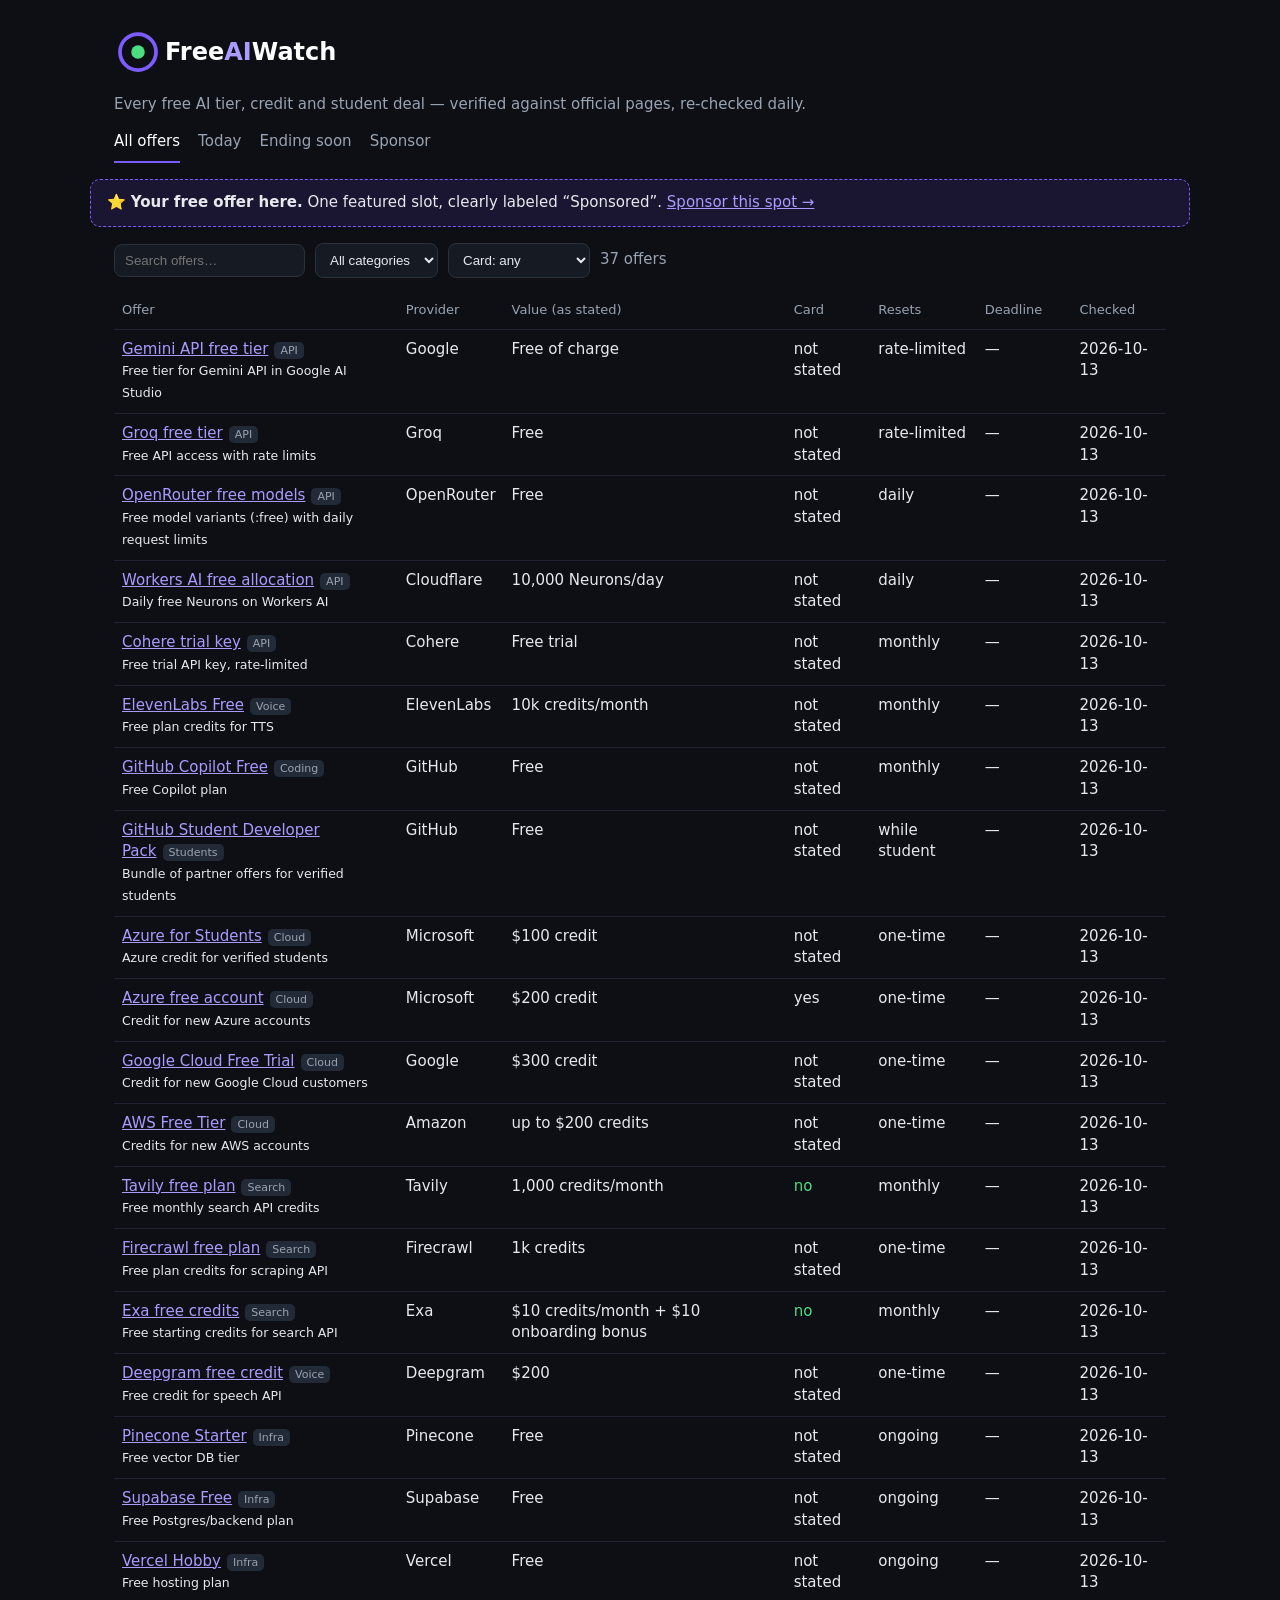
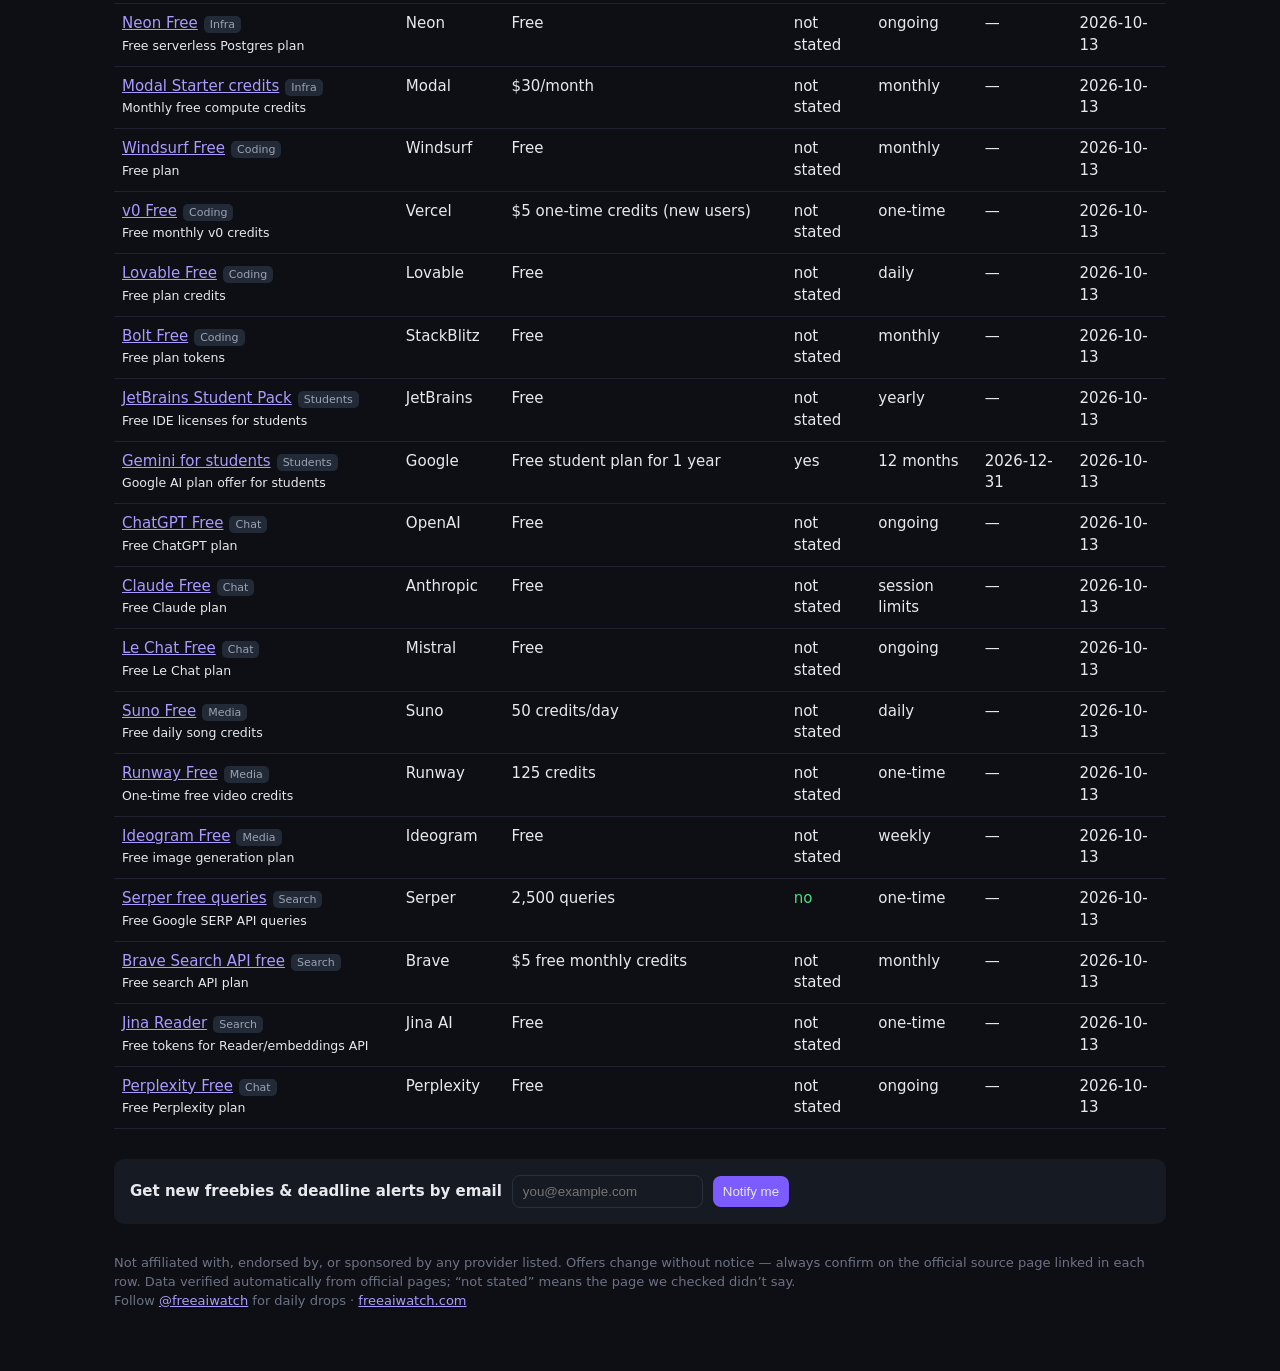
==== index.html @ 39abfb86 "FreeAIWatch preview: site, data, scripts, workflow" ====
<!doctype html><html lang="en"><head><meta charset="utf-8"><meta name="viewport" content="width=device-width,initial-scale=1">
<title>FreeAIWatch — every free AI tier, credit & deal, checked daily</title>
<meta name="description" content="Every free AI tier, API credit and student deal, verified against official pages and re-checked daily.">
<link rel="icon" href="site/favicon.svg" type="image/svg+xml"><link rel="canonical" href="https://freeaiwatch.com/">
<meta property="og:type" content="website"><meta property="og:url" content="https://freeaiwatch.com/"><meta property="og:title" content="FreeAIWatch — free AI, checked daily">
<meta property="og:description" content="Every free AI tier, API credit and student deal, verified against official pages and re-checked daily."><meta property="og:image" content="https://freeaiwatch.com/site/og.png">
<meta name="twitter:card" content="summary_large_image"><meta name="twitter:site" content="@freeaiwatch"><meta name="twitter:image" content="https://freeaiwatch.com/site/og.png"><link rel="stylesheet" href="site/style.css"></head><body>
<header><h1><img src="site/logo.svg" alt="FreeAIWatch" height="48"></h1><p>Every free AI tier, credit and student deal — verified against official pages, re-checked daily.</p>
<nav><a href="#all" class="on">All offers</a><a href="#today">Today</a><a href="#ending">Ending soon</a><a href="#sponsor">Sponsor</a></nav></header>
<aside class="sponsor-slot">⭐ <b>Your free offer here.</b> One featured slot, clearly labeled “Sponsored”. <a href="#sponsor">Sponsor this spot →</a></aside>
<main>
<section id="all"><div class="filters"><input id="q" placeholder="Search offers…"><select id="cat"><option value="">All categories</option></select>
<select id="card"><option value="">Card: any</option><option value="no">No card required</option></select><span id="count"></span></div>
<table><thead><tr><th>Offer</th><th>Provider</th><th>Value (as stated)</th><th>Card</th><th>Resets</th><th>Deadline</th><th>Checked</th></tr></thead><tbody id="rows"></tbody></table></section>
<section id="today" hidden><h2>Today’s changes</h2><ul id="feed"></ul></section>
<section id="ending" hidden><h2>Ending soon</h2><ul id="soon"></ul></section>
<section id="sponsor" hidden><h2>Sponsor this spot</h2><p>Put your free tier or credit offer in front of people actively hunting for free AI tools. Featured row + homepage banner, always labeled “Sponsored”. Rankings and verification are never for sale.</p><p><i>Pricing & contact coming soon (placeholder).</i></p></section>
<form class="signup" onsubmit="event.preventDefault();this.innerHTML='<b>Thanks! (preview — no backend yet)</b>'"><b>Get new freebies & deadline alerts by email</b><input type="email" required placeholder="you@example.com"><button>Notify me</button></form>
</main>
<footer>Not affiliated with, endorsed by, or sponsored by any provider listed. Offers change without notice — always confirm on the official source page linked in each row. Data verified automatically from official pages; “not stated” means the page we checked didn’t say. <br>Follow <a href="https://x.com/freeaiwatch">@freeaiwatch</a> for daily drops · <a href="https://freeaiwatch.com">freeaiwatch.com</a></footer>
<script src="site/app.js"></script></body></html>
---- site/style.css ----
*{box-sizing:border-box}body{margin:0;font:15px/1.45 system-ui,sans-serif;background:#0d0f14;color:#e7e9ee}
header{padding:28px 24px 0;max-width:1100px;margin:auto}h1{margin:0;font-size:30px}header p{color:#9aa3b2;margin:6px 0 16px}
nav a{color:#9aa3b2;text-decoration:none;margin-right:18px;padding-bottom:8px;display:inline-block;border-bottom:2px solid transparent}nav a.on{color:#fff;border-color:#7c5cff}
main,aside{max-width:1100px;margin:auto;padding:0 24px}.sponsor-slot{margin:16px auto;background:#1a1530;border:1px dashed #7c5cff;padding:12px 16px;border-radius:10px}
a{color:#a99bff}.filters{display:flex;gap:10px;margin:14px 0;align-items:center;flex-wrap:wrap}input,select,button{background:#161a22;color:#e7e9ee;border:1px solid #2a303c;border-radius:8px;padding:8px 10px}
#count{color:#9aa3b2}table{width:100%;border-collapse:collapse}th,td{text-align:left;padding:9px 8px;border-bottom:1px solid #1f2430;vertical-align:top}th{color:#9aa3b2;font-weight:500;font-size:13px}
.tag{font-size:11px;background:#232a37;padding:2px 6px;border-radius:5px;color:#9aa3b2;margin-left:6px}.no{color:#4ade80}li{margin:8px 0}
.signup{margin:30px 0;padding:16px;background:#161a22;border-radius:10px;display:flex;gap:10px;align-items:center;flex-wrap:wrap}button{background:#7c5cff;border:0;cursor:pointer}
footer{max-width:1100px;margin:30px auto;padding:0 24px 30px;color:#6b7383;font-size:13px}
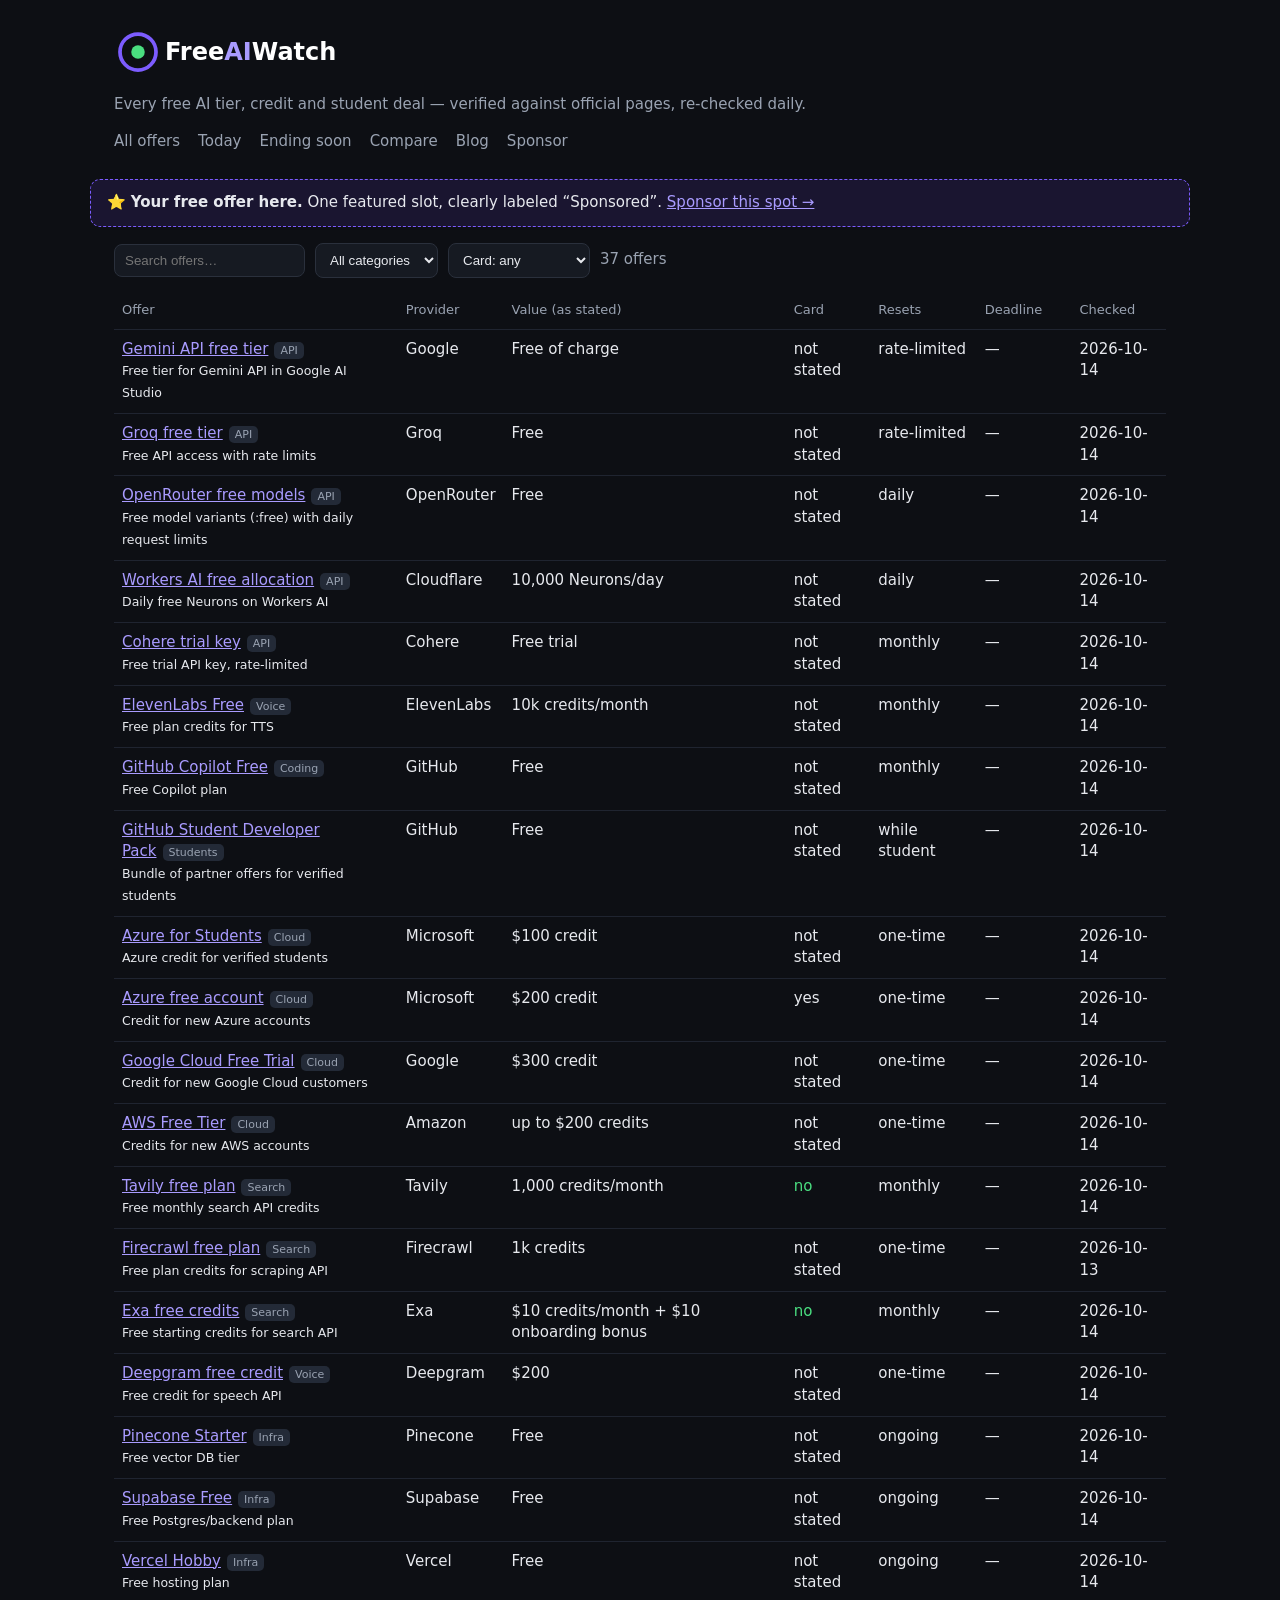
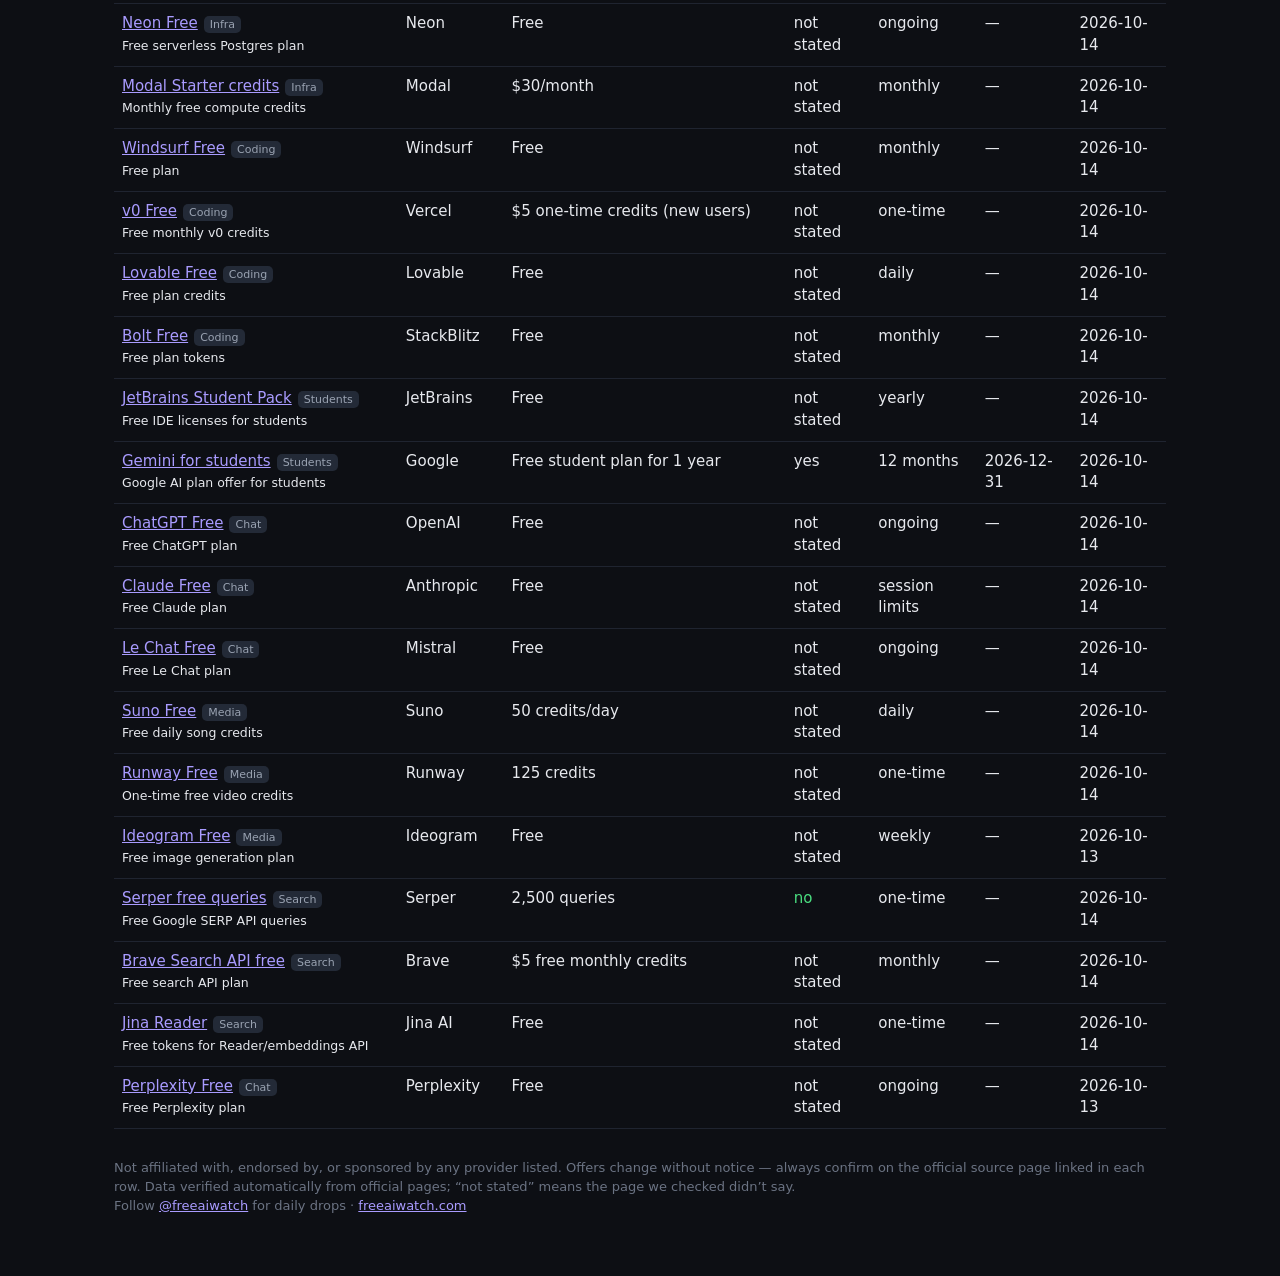
==== commit ae795d0f: "Add /compare, /blog (build-time md), weekly digest signup + Pages Function, weekly roundup draft" ====
--- a/index.html
+++ b/index.html
@@ -1,12 +1,12 @@
 <!doctype html><html lang="en"><head><meta charset="utf-8"><meta name="viewport" content="width=device-width,initial-scale=1">
 <title>FreeAIWatch — every free AI tier, credit & deal, checked daily</title>
 <meta name="description" content="Every free AI tier, API credit and student deal, verified against official pages and re-checked daily.">
-<link rel="icon" href="site/favicon.svg" type="image/svg+xml"><link rel="canonical" href="https://freeaiwatch.com/">
+<link rel="icon" href="/site/favicon.svg" type="image/svg+xml"><link rel="canonical" href="https://freeaiwatch.com/">
 <meta property="og:type" content="website"><meta property="og:url" content="https://freeaiwatch.com/"><meta property="og:title" content="FreeAIWatch — free AI, checked daily">
 <meta property="og:description" content="Every free AI tier, API credit and student deal, verified against official pages and re-checked daily."><meta property="og:image" content="https://freeaiwatch.com/site/og.png">
-<meta name="twitter:card" content="summary_large_image"><meta name="twitter:site" content="@freeaiwatch"><meta name="twitter:image" content="https://freeaiwatch.com/site/og.png"><link rel="stylesheet" href="site/style.css"></head><body>
-<header><h1><img src="site/logo.svg" alt="FreeAIWatch" height="48"></h1><p>Every free AI tier, credit and student deal — verified against official pages, re-checked daily.</p>
-<nav><a href="#all" class="on">All offers</a><a href="#today">Today</a><a href="#ending">Ending soon</a><a href="#sponsor">Sponsor</a></nav></header>
+<meta name="twitter:card" content="summary_large_image"><meta name="twitter:site" content="@freeaiwatch"><meta name="twitter:image" content="https://freeaiwatch.com/site/og.png"><link rel="stylesheet" href="/site/style.css"></head><body>
+<header><h1><img src="/site/logo.svg" alt="FreeAIWatch" height="48"></h1><p>Every free AI tier, credit and student deal — verified against official pages, re-checked daily.</p>
+<nav><a href="#all" class="on">All offers</a><a href="#today">Today</a><a href="#ending">Ending soon</a><a href="/compare">Compare</a><a href="/blog">Blog</a><a href="#sponsor">Sponsor</a></nav></header>
 <aside class="sponsor-slot">⭐ <b>Your free offer here.</b> One featured slot, clearly labeled “Sponsored”. <a href="#sponsor">Sponsor this spot →</a></aside>
 <main>
 <section id="all"><div class="filters"><input id="q" placeholder="Search offers…"><select id="cat"><option value="">All categories</option></select>
@@ -15,7 +15,7 @@
 <section id="today" hidden><h2>Today’s changes</h2><ul id="feed"></ul></section>
 <section id="ending" hidden><h2>Ending soon</h2><ul id="soon"></ul></section>
 <section id="sponsor" hidden><h2>Sponsor this spot</h2><p>Put your free tier or credit offer in front of people actively hunting for free AI tools. Featured row + homepage banner, always labeled “Sponsored”. Rankings and verification are never for sale.</p><p><i>Pricing & contact coming soon (placeholder).</i></p></section>
-<form class="signup" onsubmit="event.preventDefault();this.innerHTML='<b>Thanks! (preview — no backend yet)</b>'"><b>Get new freebies & deadline alerts by email</b><input type="email" required placeholder="you@example.com"><button>Notify me</button></form>
+<!--SIGNUP-->
 </main>
-<footer>Not affiliated with, endorsed by, or sponsored by any provider listed. Offers change without notice — always confirm on the official source page linked in each row. Data verified automatically from official pages; “not stated” means the page we checked didn’t say. <br>Follow <a href="https://x.com/freeaiwatch">@freeaiwatch</a> for daily drops · <a href="https://freeaiwatch.com">freeaiwatch.com</a></footer>
-<script src="site/app.js"></script></body></html>
+<!--SIGNUP-FOOTER--><footer>Not affiliated with, endorsed by, or sponsored by any provider listed. Offers change without notice — always confirm on the official source page linked in each row. Data verified automatically from official pages; “not stated” means the page we checked didn’t say. <br>Follow <a href="https://x.com/freeaiwatch">@freeaiwatch</a> for daily drops · <a href="https://freeaiwatch.com">freeaiwatch.com</a></footer>
+<script src="/site/app.js"></script></body></html>
--- a/site/style.css
+++ b/site/style.css
@@ -7,3 +7,7 @@
 .tag{font-size:11px;background:#232a37;padding:2px 6px;border-radius:5px;color:#9aa3b2;margin-left:6px}.no{color:#4ade80}li{margin:8px 0}
 .signup{margin:30px 0;padding:16px;background:#161a22;border-radius:10px;display:flex;gap:10px;align-items:center;flex-wrap:wrap}button{background:#7c5cff;border:0;cursor:pointer}
 footer{max-width:1100px;margin:30px auto;padding:0 24px 30px;color:#6b7383;font-size:13px}
+.signup .hp{position:absolute;left:-9999px;width:1px;height:1px;overflow:hidden}.signup .msg{color:#9aa3b2;font-size:13px;width:100%}
+.signup small{color:#9aa3b2;width:100%}th.sort{cursor:pointer;user-select:none}th.sort:hover{color:#fff}
+.badge{font-size:12px;background:#3b2f12;color:#facc15;padding:2px 8px;border-radius:6px;margin-left:8px}
+article{max-width:760px}article h1{font-size:30px}article h2{margin-top:28px}.post-list li{margin:14px 0}.muted{color:#9aa3b2}
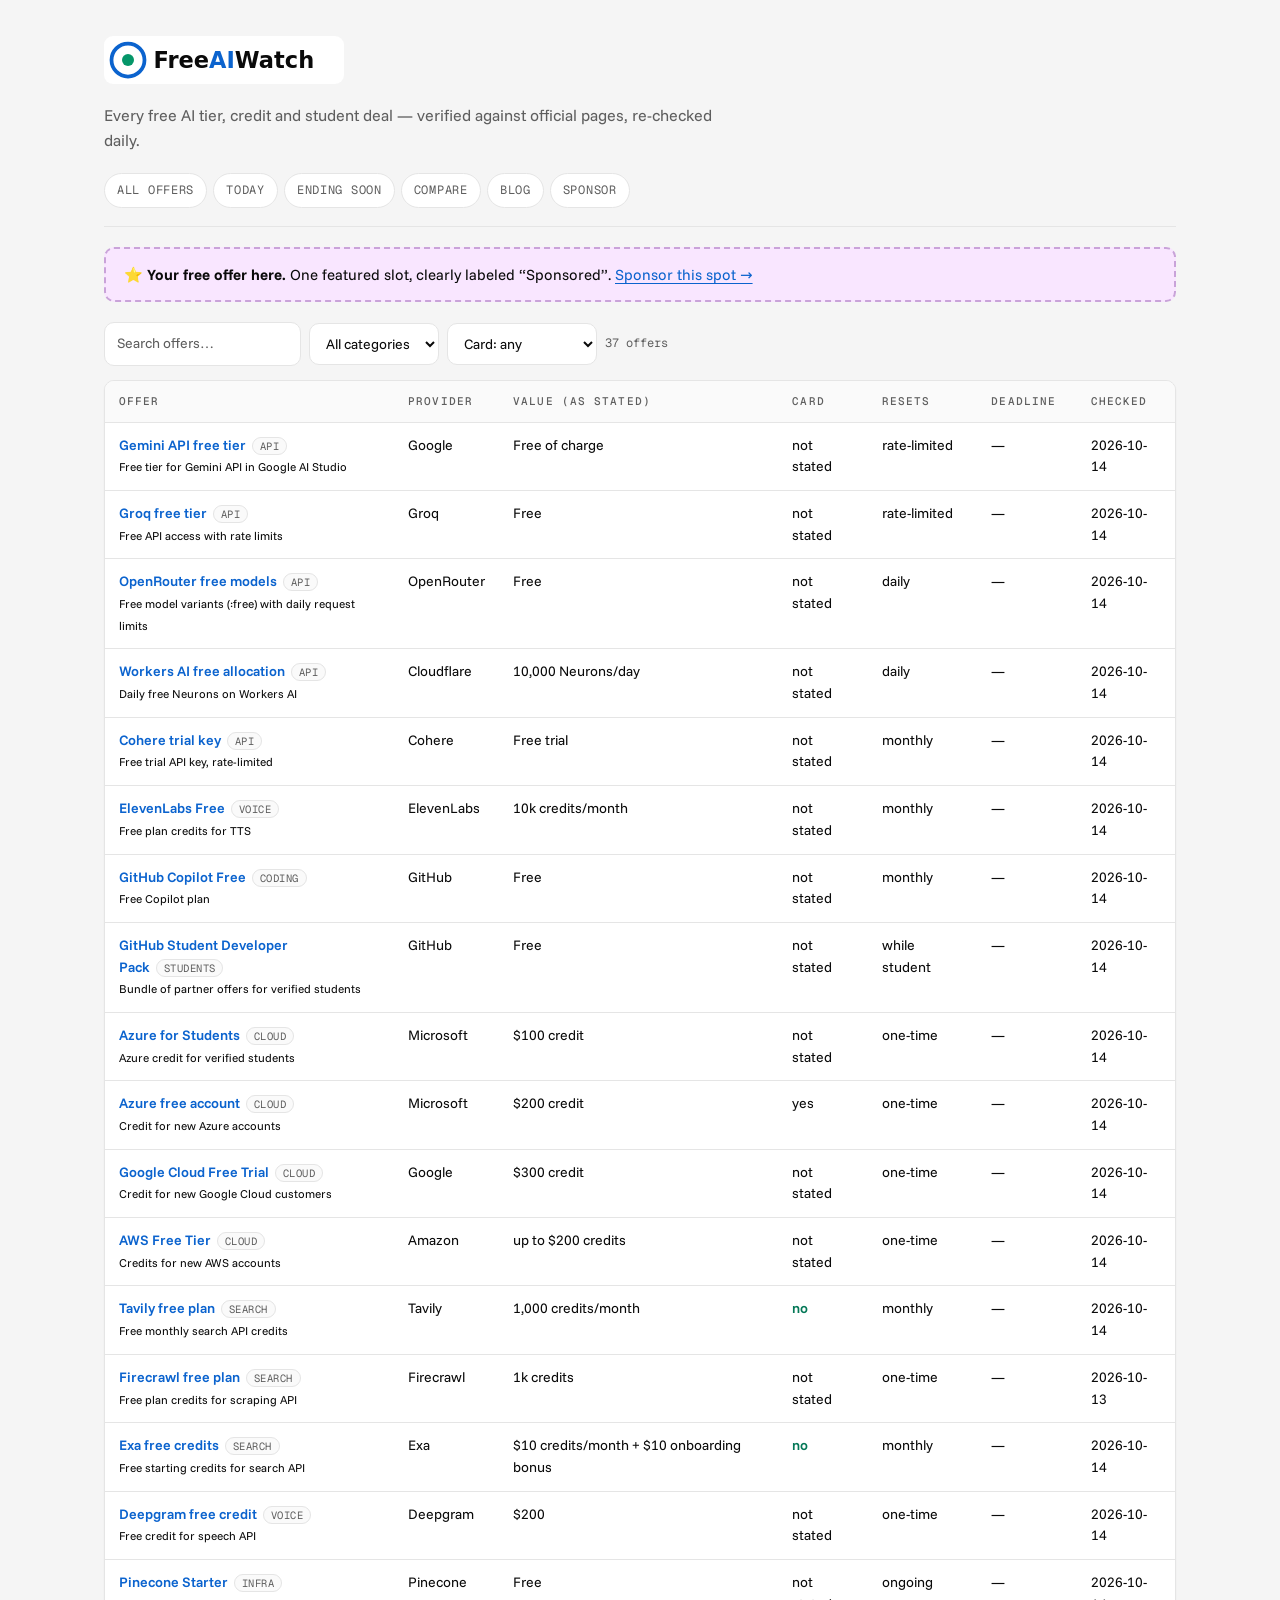
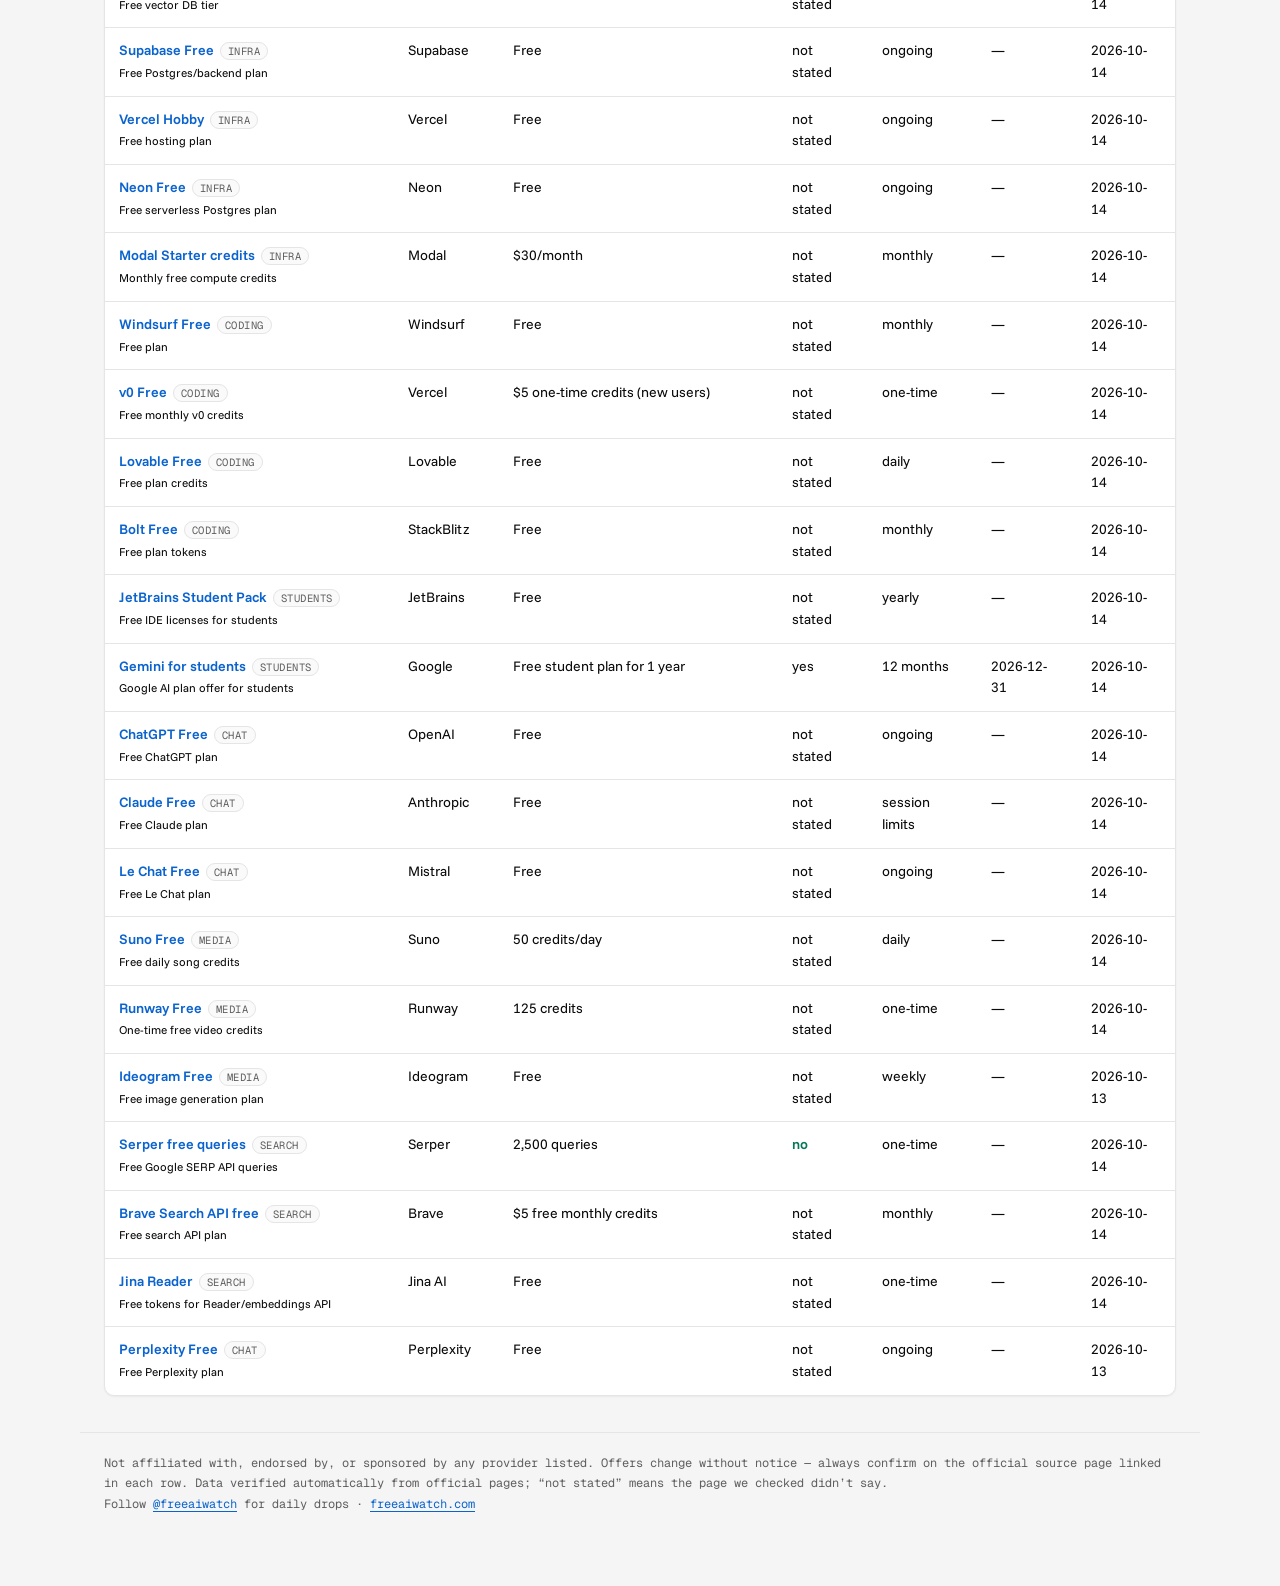
==== commit 4f227010: "Theme v2: neutral grayscale + blue accent, Funnel Sans/Geist Mono, pill nav, refreshed cards/tables " ====
--- a/index.html
+++ b/index.html
@@ -4,7 +4,7 @@
 <link rel="icon" href="/site/favicon.svg" type="image/svg+xml"><link rel="canonical" href="https://freeaiwatch.com/">
 <meta property="og:type" content="website"><meta property="og:url" content="https://freeaiwatch.com/"><meta property="og:title" content="FreeAIWatch — free AI, checked daily">
 <meta property="og:description" content="Every free AI tier, API credit and student deal, verified against official pages and re-checked daily."><meta property="og:image" content="https://freeaiwatch.com/site/og.png">
-<meta name="twitter:card" content="summary_large_image"><meta name="twitter:site" content="@freeaiwatch"><meta name="twitter:image" content="https://freeaiwatch.com/site/og.png"><link rel="stylesheet" href="/site/style.css"></head><body>
+<meta name="twitter:card" content="summary_large_image"><meta name="twitter:site" content="@freeaiwatch"><meta name="twitter:image" content="https://freeaiwatch.com/site/og.png"><link rel="preconnect" href="https://fonts.googleapis.com"><link rel="preconnect" href="https://fonts.gstatic.com" crossorigin><link rel="stylesheet" href="https://fonts.googleapis.com/css2?family=Funnel+Sans:wght@400;500;600;700&family=Geist+Mono:wght@400;500;600&display=swap"><link rel="stylesheet" href="/site/style.css"></head><body>
 <header><h1><img src="/site/logo.svg" alt="FreeAIWatch" height="48"></h1><p>Every free AI tier, credit and student deal — verified against official pages, re-checked daily.</p>
 <nav><a href="#all" class="on">All offers</a><a href="#today">Today</a><a href="#ending">Ending soon</a><a href="/compare">Compare</a><a href="/blog">Blog</a><a href="#sponsor">Sponsor</a></nav></header>
 <aside class="sponsor-slot">⭐ <b>Your free offer here.</b> One featured slot, clearly labeled “Sponsored”. <a href="#sponsor">Sponsor this spot →</a></aside>
--- a/site/style.css
+++ b/site/style.css
@@ -1,13 +1,34 @@
-*{box-sizing:border-box}body{margin:0;font:15px/1.45 system-ui,sans-serif;background:#0d0f14;color:#e7e9ee}
-header{padding:28px 24px 0;max-width:1100px;margin:auto}h1{margin:0;font-size:30px}header p{color:#9aa3b2;margin:6px 0 16px}
-nav a{color:#9aa3b2;text-decoration:none;margin-right:18px;padding-bottom:8px;display:inline-block;border-bottom:2px solid transparent}nav a.on{color:#fff;border-color:#7c5cff}
-main,aside{max-width:1100px;margin:auto;padding:0 24px}.sponsor-slot{margin:16px auto;background:#1a1530;border:1px dashed #7c5cff;padding:12px 16px;border-radius:10px}
-a{color:#a99bff}.filters{display:flex;gap:10px;margin:14px 0;align-items:center;flex-wrap:wrap}input,select,button{background:#161a22;color:#e7e9ee;border:1px solid #2a303c;border-radius:8px;padding:8px 10px}
-#count{color:#9aa3b2}table{width:100%;border-collapse:collapse}th,td{text-align:left;padding:9px 8px;border-bottom:1px solid #1f2430;vertical-align:top}th{color:#9aa3b2;font-weight:500;font-size:13px}
-.tag{font-size:11px;background:#232a37;padding:2px 6px;border-radius:5px;color:#9aa3b2;margin-left:6px}.no{color:#4ade80}li{margin:8px 0}
-.signup{margin:30px 0;padding:16px;background:#161a22;border-radius:10px;display:flex;gap:10px;align-items:center;flex-wrap:wrap}button{background:#7c5cff;border:0;cursor:pointer}
-footer{max-width:1100px;margin:30px auto;padding:0 24px 30px;color:#6b7383;font-size:13px}
-.signup .hp{position:absolute;left:-9999px;width:1px;height:1px;overflow:hidden}.signup .msg{color:#9aa3b2;font-size:13px;width:100%}
-.signup small{color:#9aa3b2;width:100%}th.sort{cursor:pointer;user-select:none}th.sort:hover{color:#fff}
-.badge{font-size:12px;background:#3b2f12;color:#facc15;padding:2px 8px;border-radius:6px;margin-left:8px}
-article{max-width:760px}article h1{font-size:30px}article h2{margin-top:28px}.post-list li{margin:14px 0}.muted{color:#9aa3b2}
+/* FreeAIWatch theme — neutral grayscale base + one clear blue accent; Funnel Sans (UI) + Geist Mono (labels, numbers). */
+:root,[data-theme=light]{--bg:#F5F5F5;--surface:#FFFFFF;--surface-2:#FAFAFA;--text:#0A0A0A;--muted:#5E5E5E;--border:#E5E5E5;--primary:#0A0A0A;--on-primary:#FFFFFF;--link:#0B63CE;--accent-bg:#EEF4FB;--success:#047857;--badge-bg:#FEF3C7;--badge-text:#92400E;--sponsor-bg:#F9E6FF;--sponsor-border:#C9A3D9;--logo-ring:#0B63CE;--logo-dot:#059669;--shadow:0 1px 2px rgba(0,0,0,.05);color-scheme:light}
+[data-theme=dark]{--bg:#0A0A0A;--surface:#141414;--surface-2:#1A1A1A;--text:#FAFAFA;--muted:#A1A1A1;--border:#2A2A2A;--primary:#FAFAFA;--on-primary:#0A0A0A;--link:#5AABFF;--accent-bg:#0B1724;--success:#34D399;--badge-bg:#3A2E0B;--badge-text:#FCD34D;--sponsor-bg:#2A1A2E;--sponsor-border:#6B4A75;--logo-ring:#5AABFF;--logo-dot:#34D399;--shadow:none;color-scheme:dark}
+*{box-sizing:border-box}
+body{margin:0;font:400 15px/1.55 "Funnel Sans",system-ui,-apple-system,"Segoe UI",sans-serif;background:var(--bg);color:var(--text);-webkit-font-smoothing:antialiased;transition:background .2s,color .2s}
+.mono,th,.tag,.badge,#count,nav a,footer,.signup small,.muted small{font-family:"Geist Mono",ui-monospace,SFMono-Regular,Menlo,monospace}
+header{padding:36px 24px 0;max-width:1120px;margin:auto}h1{margin:0;font-size:28px}h2{font-weight:600;letter-spacing:-.01em}
+header p{color:var(--muted);margin:8px 0 20px;font-size:16px;max-width:640px}
+.logo{display:inline-flex;align-items:center;gap:10px;color:var(--text);text-decoration:none;font-weight:700;font-size:26px;letter-spacing:-.03em}.logo svg{width:36px;height:36px}.logo em{font-style:normal;color:var(--link)}
+nav{display:flex;align-items:center;flex-wrap:wrap;gap:6px;padding-bottom:18px;border-bottom:1px solid var(--border)}
+nav a{color:var(--muted);text-decoration:none;font-size:12px;letter-spacing:.06em;text-transform:uppercase;padding:7px 12px;border:1px solid var(--border);border-radius:999px;background:var(--surface)}
+nav a:hover{color:var(--text);border-color:var(--muted)}nav a.on{color:var(--on-primary);background:var(--primary);border-color:var(--primary)}
+.theme-toggle{margin-left:auto;background:var(--surface);color:var(--text);border:1px solid var(--border);border-radius:8px;width:36px;height:36px;padding:0;display:inline-flex;align-items:center;justify-content:center;font-size:16px;cursor:pointer}
+.theme-toggle:hover{background:var(--surface-2)}.theme-toggle:focus-visible,button:focus-visible,input:focus-visible,select:focus-visible,a:focus-visible{outline:2px solid var(--link);outline-offset:2px}
+[data-theme=light] .theme-toggle .moon,[data-theme=dark] .theme-toggle .sun{display:inline}.theme-toggle .sun,.theme-toggle .moon{display:none}
+main,aside{max-width:1120px;margin:auto;padding:0 24px}
+.sponsor-slot{margin:20px auto;background:var(--sponsor-bg);border:2px dashed var(--sponsor-border);color:var(--text);padding:14px 18px;border-radius:10px;max-width:1072px}
+a{color:var(--link);text-underline-offset:3px}.filters{display:flex;gap:8px;margin:20px 0 14px;align-items:center;flex-wrap:wrap}
+input,select{background:var(--surface);color:var(--text);border:1px solid var(--border);border-radius:10px;padding:10px 12px;font:inherit;font-size:14px}input::placeholder{color:var(--muted)}
+button{background:var(--primary);color:var(--on-primary);border:0;border-radius:10px;padding:10px 16px;font:inherit;font-size:14px;font-weight:600;cursor:pointer}button:hover{opacity:.9}
+#count{color:var(--muted);font-size:12px}
+table{width:100%;border-collapse:separate;border-spacing:0;background:var(--surface);border:1px solid var(--border);border-radius:10px;overflow:hidden;box-shadow:var(--shadow)}
+th,td{text-align:left;padding:12px 14px;border-bottom:1px solid var(--border);vertical-align:top}tr:last-child td{border-bottom:0}td{font-size:14px}
+th{color:var(--muted);font-weight:500;font-size:11px;text-transform:uppercase;letter-spacing:.1em;background:var(--surface-2)}tbody tr:hover{background:var(--accent-bg)}
+td a{font-weight:600;text-decoration:none}td a:hover{text-decoration:underline}
+.tag{font-size:10.5px;letter-spacing:.04em;background:var(--surface-2);border:1px solid var(--border);padding:1px 7px;border-radius:999px;color:var(--muted);margin-left:6px;text-transform:uppercase}
+.no{color:var(--success);font-weight:600}li{margin:8px 0}
+.signup{margin:36px 0;padding:22px;background:var(--surface);border:1px solid var(--border);border-radius:12px;display:flex;gap:10px;align-items:center;flex-wrap:wrap;box-shadow:var(--shadow)}
+.signup b{font-weight:600;width:100%}.signup input[type=email]{flex:1;min-width:220px}
+footer{max-width:1120px;margin:36px auto;padding:20px 24px 36px;color:var(--muted);font-size:12px;line-height:1.7;border-top:1px solid var(--border)}
+.signup .hp{position:absolute;left:-9999px;width:1px;height:1px;overflow:hidden}.signup .msg{color:var(--muted);font-size:13px;width:100%}
+.signup small{color:var(--muted);width:100%;font-size:11px}th.sort{cursor:pointer;user-select:none}th.sort:hover{color:var(--text)}
+.badge{font-size:11px;background:var(--badge-bg);color:var(--badge-text);padding:2px 8px;border-radius:6px;margin-left:8px;font-weight:600;letter-spacing:.04em;text-transform:uppercase}
+article{max-width:720px}article h1{font-size:34px;letter-spacing:-.02em;line-height:1.15}article h2{margin-top:30px}.post-list li{margin:0 0 10px;padding:14px 16px;background:var(--surface);border:1px solid var(--border);border-radius:10px;list-style:none}.post-list{padding:0}.muted{color:var(--muted)}
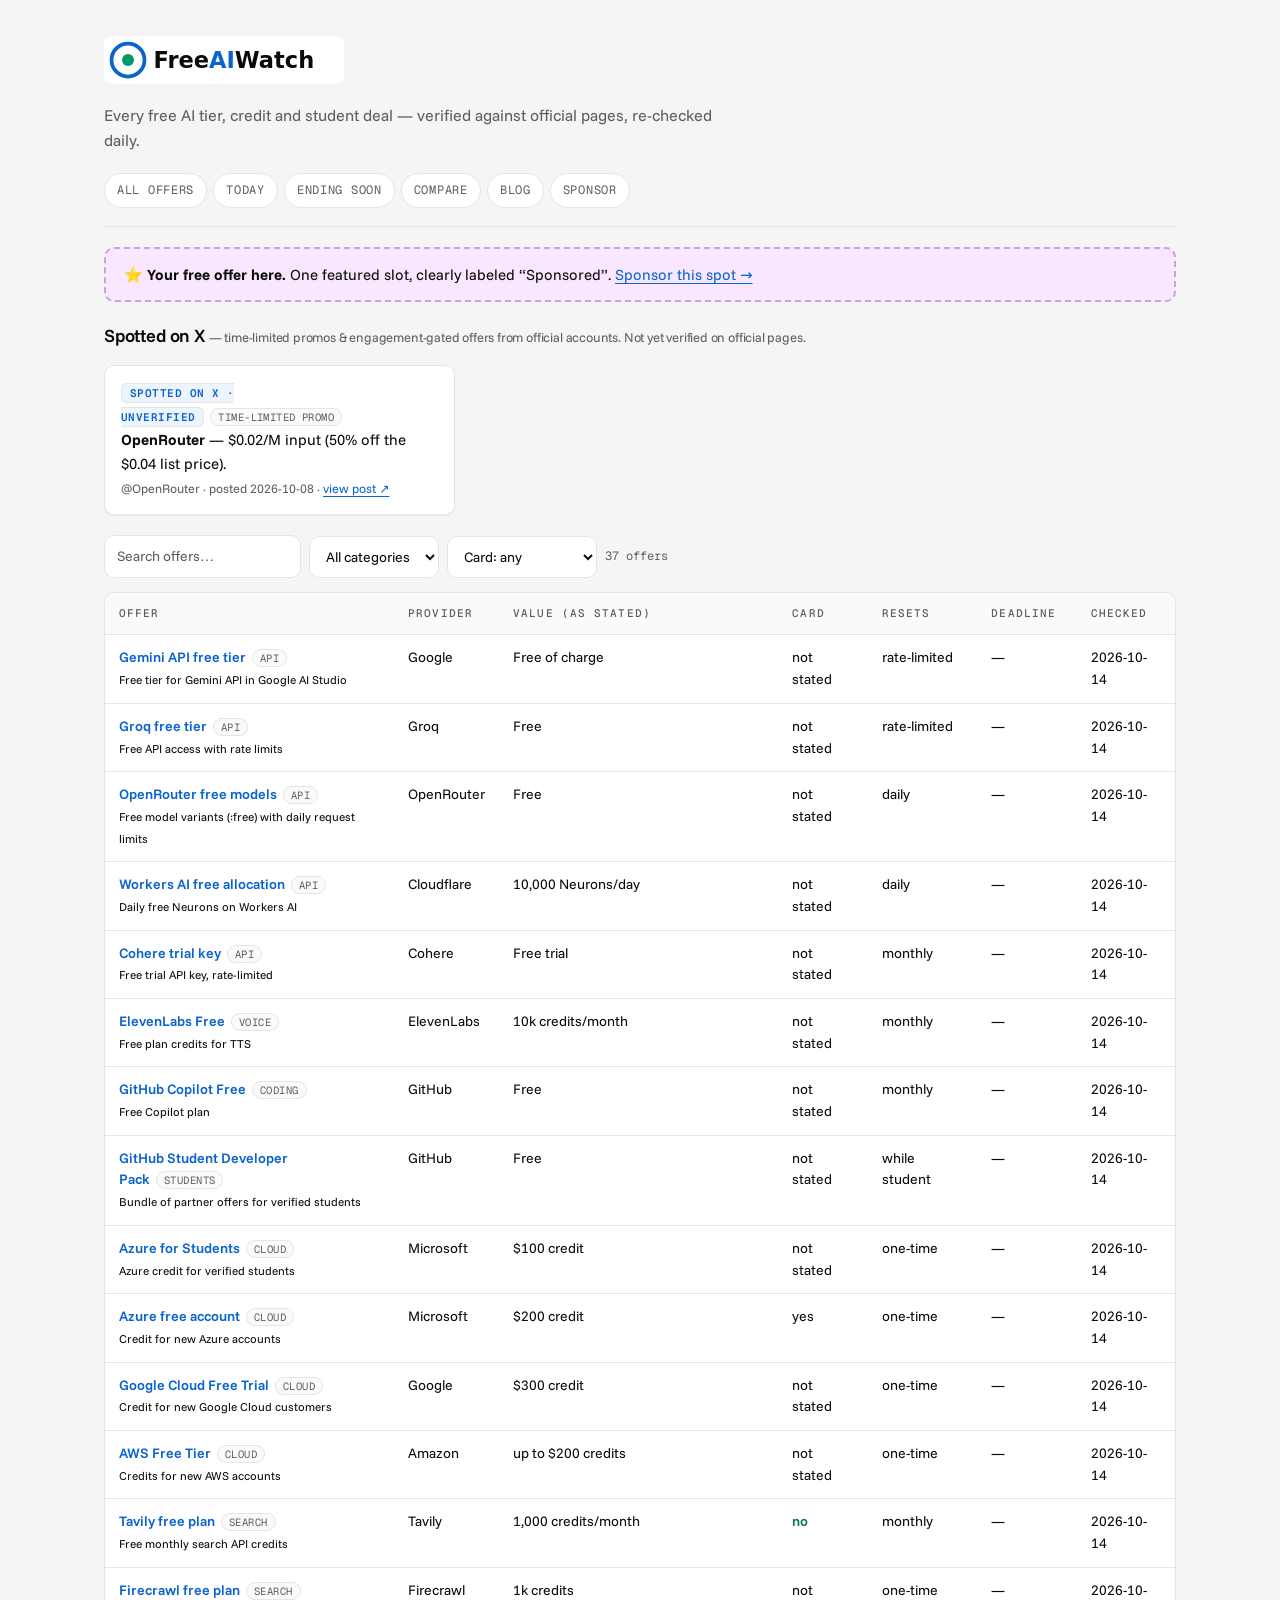
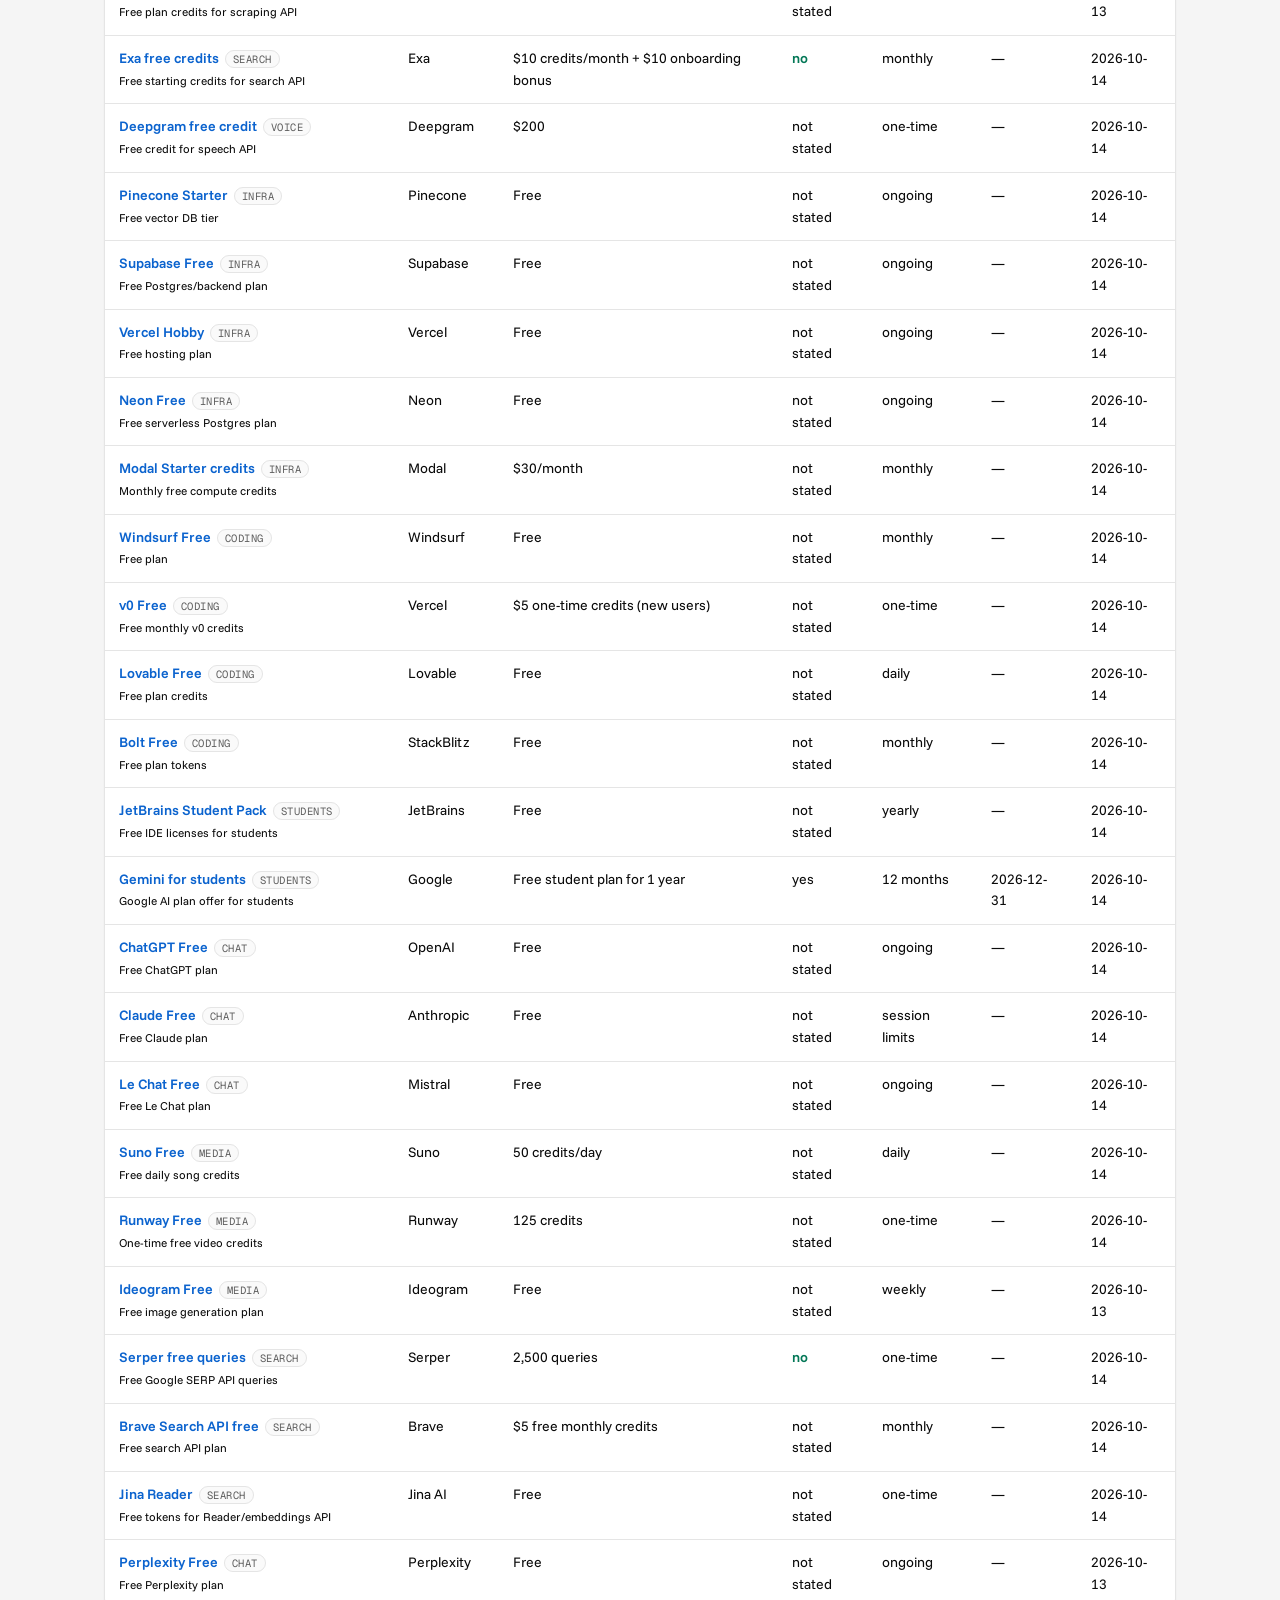
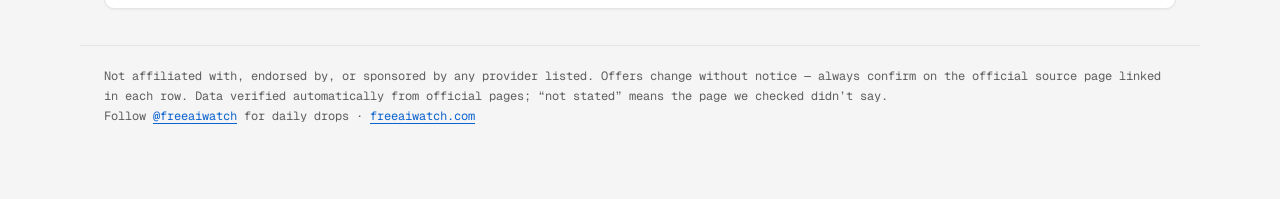
==== commit 3d7b2122: "Add X source: official-only allowlist, x_sources config, x_ingest, Spotted on X surfaces; first run " ====
--- a/index.html
+++ b/index.html
@@ -9,7 +9,7 @@
 <nav><a href="#all" class="on">All offers</a><a href="#today">Today</a><a href="#ending">Ending soon</a><a href="/compare">Compare</a><a href="/blog">Blog</a><a href="#sponsor">Sponsor</a></nav></header>
 <aside class="sponsor-slot">⭐ <b>Your free offer here.</b> One featured slot, clearly labeled “Sponsored”. <a href="#sponsor">Sponsor this spot →</a></aside>
 <main>
-<section id="all"><div class="filters"><input id="q" placeholder="Search offers…"><select id="cat"><option value="">All categories</option></select>
+<section id="all"><div id="xspotted" hidden><h2>Spotted on X <small class="muted">— time-limited promos & engagement-gated offers from official accounts. Not yet verified on official pages.</small></h2><ul id="xlist" class="xlist"></ul></div><div class="filters"><input id="q" placeholder="Search offers…"><select id="cat"><option value="">All categories</option></select>
 <select id="card"><option value="">Card: any</option><option value="no">No card required</option></select><span id="count"></span></div>
 <table><thead><tr><th>Offer</th><th>Provider</th><th>Value (as stated)</th><th>Card</th><th>Resets</th><th>Deadline</th><th>Checked</th></tr></thead><tbody id="rows"></tbody></table></section>
 <section id="today" hidden><h2>Today’s changes</h2><ul id="feed"></ul></section>
--- a/site/style.css
+++ b/site/style.css
@@ -32,3 +32,5 @@
 .signup small{color:var(--muted);width:100%;font-size:11px}th.sort{cursor:pointer;user-select:none}th.sort:hover{color:var(--text)}
 .badge{font-size:11px;background:var(--badge-bg);color:var(--badge-text);padding:2px 8px;border-radius:6px;margin-left:8px;font-weight:600;letter-spacing:.04em;text-transform:uppercase}
 article{max-width:720px}article h1{font-size:34px;letter-spacing:-.02em;line-height:1.15}article h2{margin-top:30px}.post-list li{margin:0 0 10px;padding:14px 16px;background:var(--surface);border:1px solid var(--border);border-radius:10px;list-style:none}.post-list{padding:0}.muted{color:var(--muted)}
+.xbadge{background:var(--accent-bg);color:var(--link);border:1px solid var(--border)}.xlist{padding:0;display:grid;grid-template-columns:repeat(auto-fill,minmax(320px,1fr));gap:10px}.xcard{list-style:none;margin:0;padding:14px 16px;background:var(--surface);border:1px solid var(--border);border-radius:10px;box-shadow:var(--shadow);line-height:1.6}#xspotted h2{font-size:18px}#xspotted h2 small{font-size:13px;font-weight:400}
+.xcard .badge{margin-left:0;margin-right:6px}.xcard .tag{margin-left:0;white-space:nowrap}
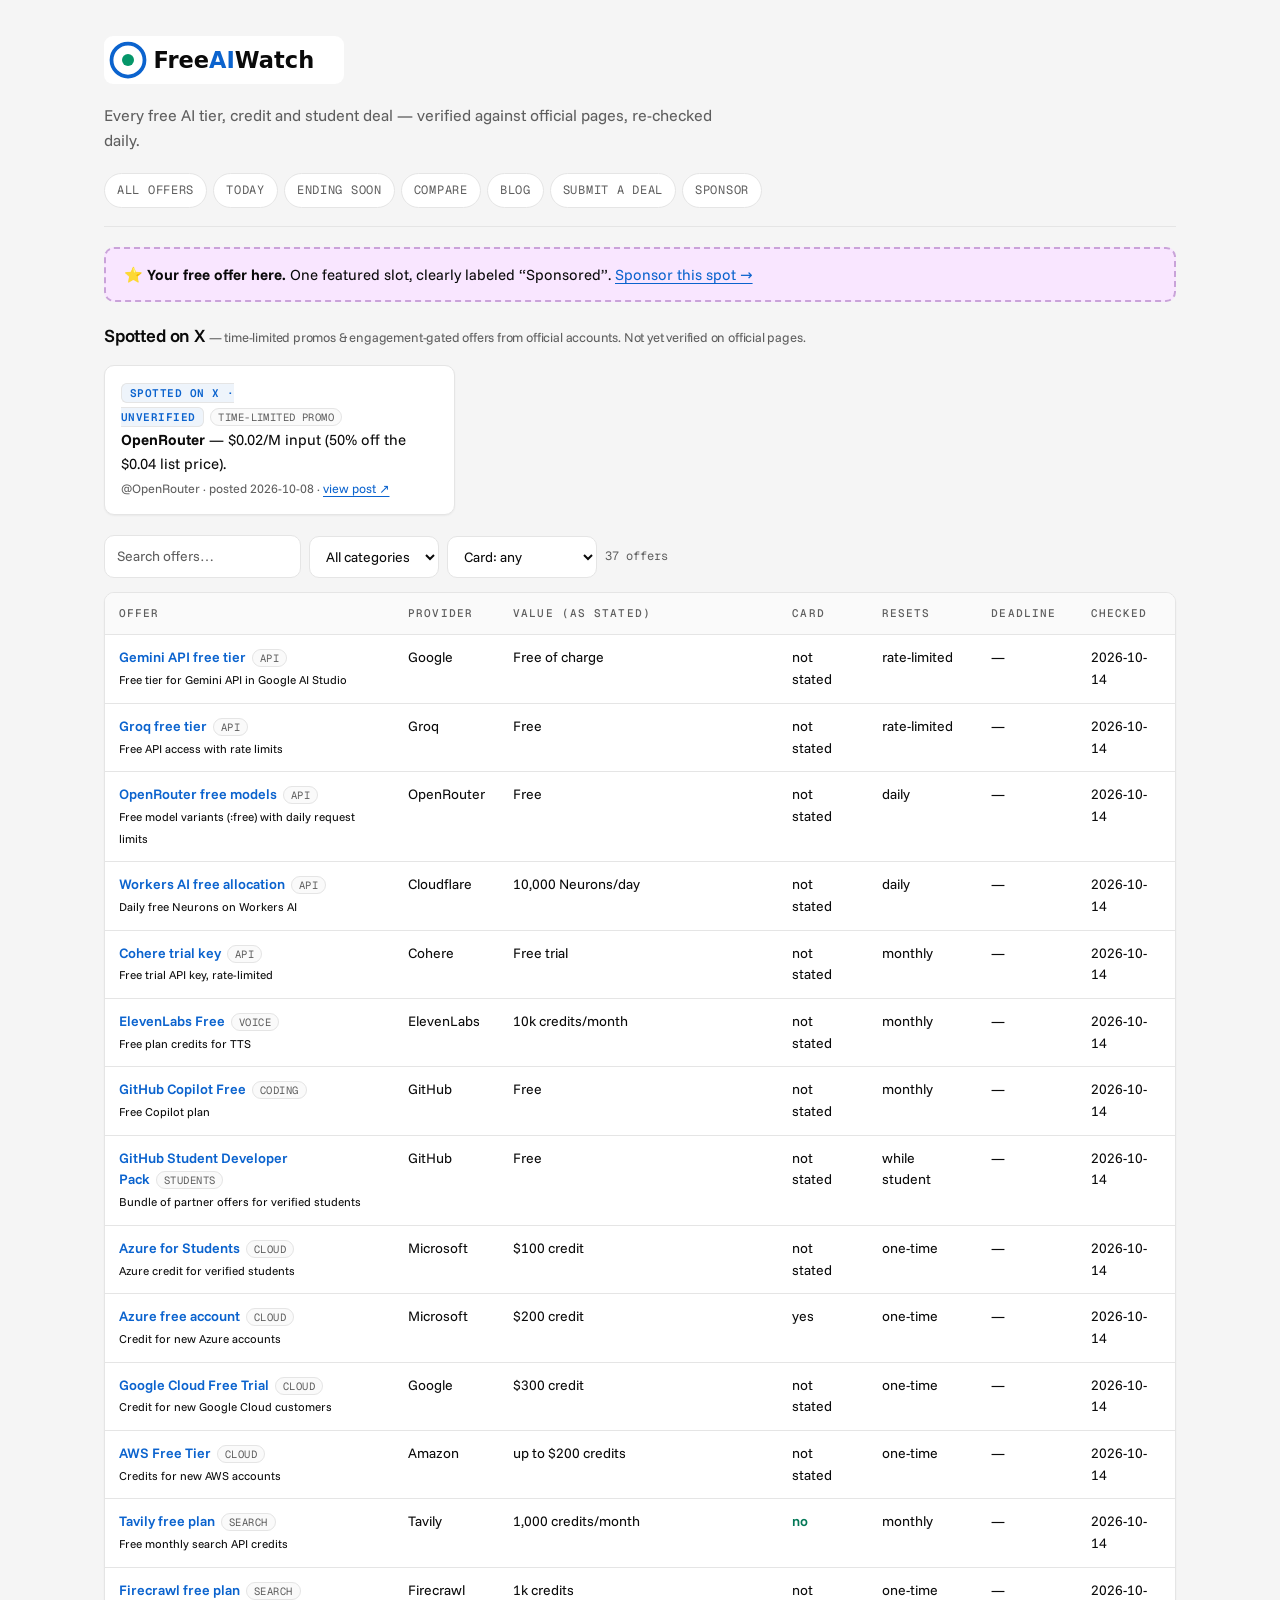
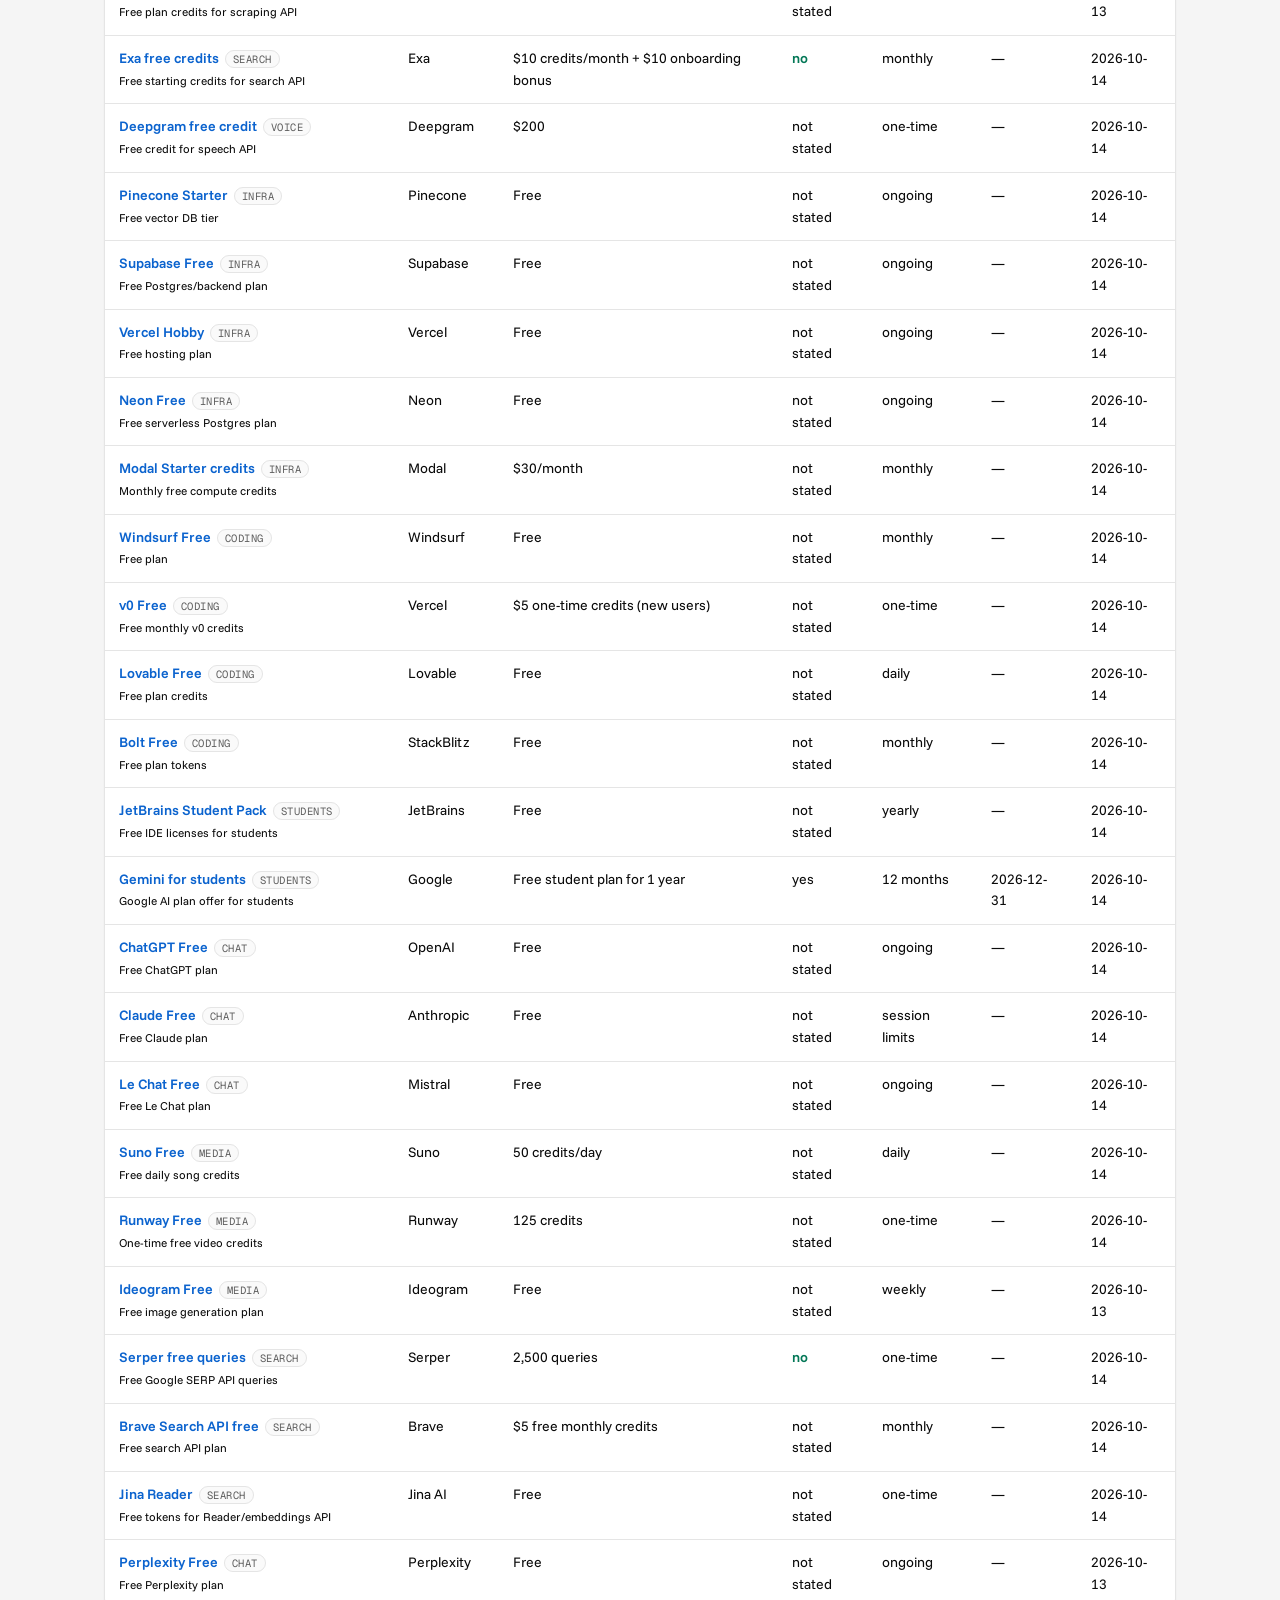
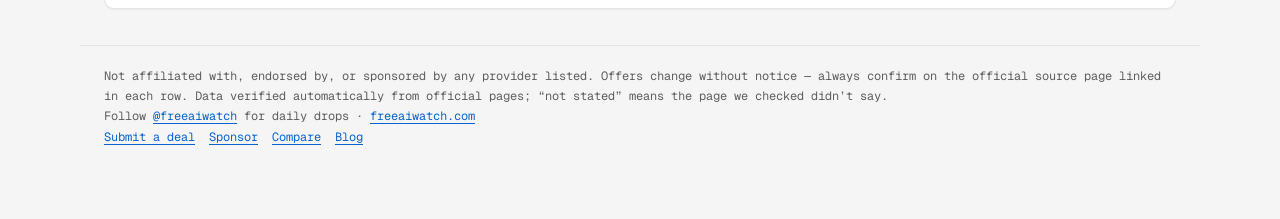
==== commit e2f05b07: "Add /submit + /api/submit (moderated), /sponsor + /api/sponsor, admin review API (ADMIN_TOKEN-gated)" ====
--- a/index.html
+++ b/index.html
@@ -6,16 +6,16 @@
 <meta property="og:description" content="Every free AI tier, API credit and student deal, verified against official pages and re-checked daily."><meta property="og:image" content="https://freeaiwatch.com/site/og.png">
 <meta name="twitter:card" content="summary_large_image"><meta name="twitter:site" content="@freeaiwatch"><meta name="twitter:image" content="https://freeaiwatch.com/site/og.png"><link rel="preconnect" href="https://fonts.googleapis.com"><link rel="preconnect" href="https://fonts.gstatic.com" crossorigin><link rel="stylesheet" href="https://fonts.googleapis.com/css2?family=Funnel+Sans:wght@400;500;600;700&family=Geist+Mono:wght@400;500;600&display=swap"><link rel="stylesheet" href="/site/style.css"></head><body>
 <header><h1><img src="/site/logo.svg" alt="FreeAIWatch" height="48"></h1><p>Every free AI tier, credit and student deal — verified against official pages, re-checked daily.</p>
-<nav><a href="#all" class="on">All offers</a><a href="#today">Today</a><a href="#ending">Ending soon</a><a href="/compare">Compare</a><a href="/blog">Blog</a><a href="#sponsor">Sponsor</a></nav></header>
-<aside class="sponsor-slot">⭐ <b>Your free offer here.</b> One featured slot, clearly labeled “Sponsored”. <a href="#sponsor">Sponsor this spot →</a></aside>
+<nav><a href="#all" class="on">All offers</a><a href="#today">Today</a><a href="#ending">Ending soon</a><a href="/compare">Compare</a><a href="/blog">Blog</a><a href="/submit">Submit a deal</a><a href="/sponsor">Sponsor</a></nav></header>
+<aside class="sponsor-slot">⭐ <b>Your free offer here.</b> One featured slot, clearly labeled “Sponsored”. <a href="/sponsor">Sponsor this spot →</a></aside>
 <main>
 <section id="all"><div id="xspotted" hidden><h2>Spotted on X <small class="muted">— time-limited promos & engagement-gated offers from official accounts. Not yet verified on official pages.</small></h2><ul id="xlist" class="xlist"></ul></div><div class="filters"><input id="q" placeholder="Search offers…"><select id="cat"><option value="">All categories</option></select>
 <select id="card"><option value="">Card: any</option><option value="no">No card required</option></select><span id="count"></span></div>
 <table><thead><tr><th>Offer</th><th>Provider</th><th>Value (as stated)</th><th>Card</th><th>Resets</th><th>Deadline</th><th>Checked</th></tr></thead><tbody id="rows"></tbody></table></section>
 <section id="today" hidden><h2>Today’s changes</h2><ul id="feed"></ul></section>
 <section id="ending" hidden><h2>Ending soon</h2><ul id="soon"></ul></section>
-<section id="sponsor" hidden><h2>Sponsor this spot</h2><p>Put your free tier or credit offer in front of people actively hunting for free AI tools. Featured row + homepage banner, always labeled “Sponsored”. Rankings and verification are never for sale.</p><p><i>Pricing & contact coming soon (placeholder).</i></p></section>
+
 <!--SIGNUP-->
 </main>
-<!--SIGNUP-FOOTER--><footer>Not affiliated with, endorsed by, or sponsored by any provider listed. Offers change without notice — always confirm on the official source page linked in each row. Data verified automatically from official pages; “not stated” means the page we checked didn’t say. <br>Follow <a href="https://x.com/freeaiwatch">@freeaiwatch</a> for daily drops · <a href="https://freeaiwatch.com">freeaiwatch.com</a></footer>
+<!--SIGNUP-FOOTER--><footer>Not affiliated with, endorsed by, or sponsored by any provider listed. Offers change without notice — always confirm on the official source page linked in each row. Data verified automatically from official pages; “not stated” means the page we checked didn’t say. <br>Follow <a href="https://x.com/freeaiwatch">@freeaiwatch</a> for daily drops · <a href="https://freeaiwatch.com">freeaiwatch.com</a><br><span class="footer-links"><a href="/submit">Submit a deal</a><a href="/sponsor">Sponsor</a><a href="/compare">Compare</a><a href="/blog">Blog</a></span></footer>
 <script src="/site/app.js"></script></body></html>
--- a/site/style.css
+++ b/site/style.css
@@ -34,3 +34,14 @@
 article{max-width:720px}article h1{font-size:34px;letter-spacing:-.02em;line-height:1.15}article h2{margin-top:30px}.post-list li{margin:0 0 10px;padding:14px 16px;background:var(--surface);border:1px solid var(--border);border-radius:10px;list-style:none}.post-list{padding:0}.muted{color:var(--muted)}
 .xbadge{background:var(--accent-bg);color:var(--link);border:1px solid var(--border)}.xlist{padding:0;display:grid;grid-template-columns:repeat(auto-fill,minmax(320px,1fr));gap:10px}.xcard{list-style:none;margin:0;padding:14px 16px;background:var(--surface);border:1px solid var(--border);border-radius:10px;box-shadow:var(--shadow);line-height:1.6}#xspotted h2{font-size:18px}#xspotted h2 small{font-size:13px;font-weight:400}
 .xcard .badge{margin-left:0;margin-right:6px}.xcard .tag{margin-left:0;white-space:nowrap}
+.narrow{max-width:820px}.eyebrow{font-family:"Geist Mono",ui-monospace,monospace;font-size:11px;letter-spacing:.12em;text-transform:uppercase;color:var(--muted);margin:28px 0 6px}
+.page-title{font-size:32px;letter-spacing:-.02em;margin:0 0 10px}.lead{font-size:16px;max-width:680px}.small{font-size:12px}h3{margin:32px 0 12px;font-size:18px}h4{margin:2px 0 10px;font-size:16px}
+.card{background:var(--surface);border:1px solid var(--border);border-radius:12px;box-shadow:var(--shadow)}.form{padding:22px;display:grid;gap:14px}
+.form label{display:grid;gap:6px;font-weight:500;font-size:14px}.form textarea{background:var(--surface);color:var(--text);border:1px solid var(--border);border-radius:10px;padding:10px 12px;font:inherit;font-size:14px;resize:vertical}
+.form .hp{position:absolute;left:-9999px;width:1px;height:1px;overflow:hidden}.form button{justify-self:start}.req{color:var(--badge-text)}.row2{display:grid;grid-template-columns:1fr 1fr;gap:14px}@media(max-width:640px){.row2{grid-template-columns:1fr}}
+.msg{margin:0;font-size:14px;color:var(--muted)}.msg.ok{color:var(--success)}.msg.err{color:var(--badge-text)}
+.stats{display:grid;grid-template-columns:repeat(3,1fr);gap:10px}.stat{background:var(--surface-2);border:1px solid var(--border);border-radius:10px;padding:12px 14px;display:grid;gap:4px}
+.stat-label{font-size:12px;color:var(--muted)}.stat-value{font-size:24px;font-weight:600;letter-spacing:-.01em}
+.tiers{display:grid;grid-template-columns:repeat(auto-fit,minmax(230px,1fr));gap:12px}.tier{background:var(--surface);border:1px solid var(--border);border-radius:12px;padding:16px;box-shadow:var(--shadow)}.tier .eyebrow{margin:0 0 4px}
+.tier ul{padding-left:18px;font-size:14px;color:var(--muted)}.tier li{margin:4px 0}.preview{font-size:13px;background:var(--surface-2);border:1px solid var(--border);border-radius:8px;padding:10px 12px}.preview .badge{margin-left:0}
+.banner-prev{background:var(--sponsor-bg);border:1px dashed var(--sponsor-border)}.price{font-family:"Geist Mono",ui-monospace,monospace;font-size:13px;margin:8px 0 0}.footer-links a{margin-right:14px}
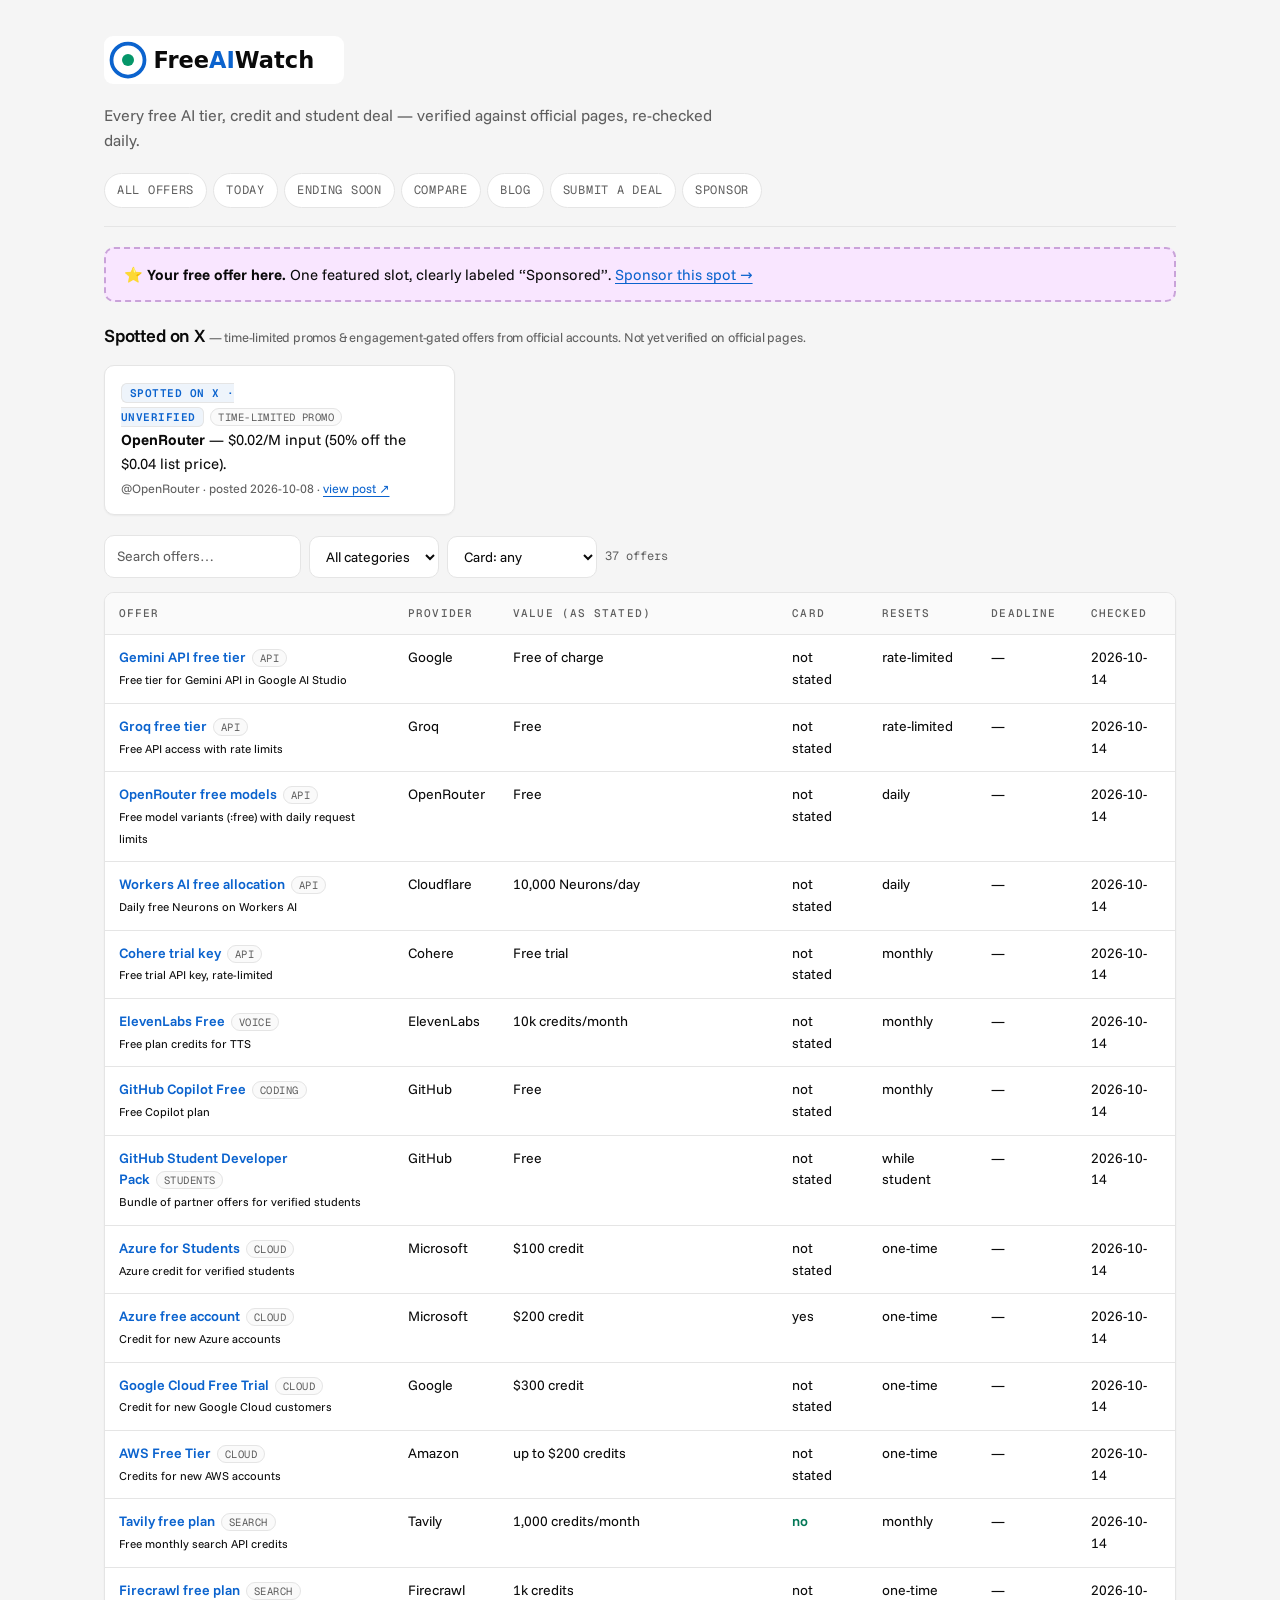
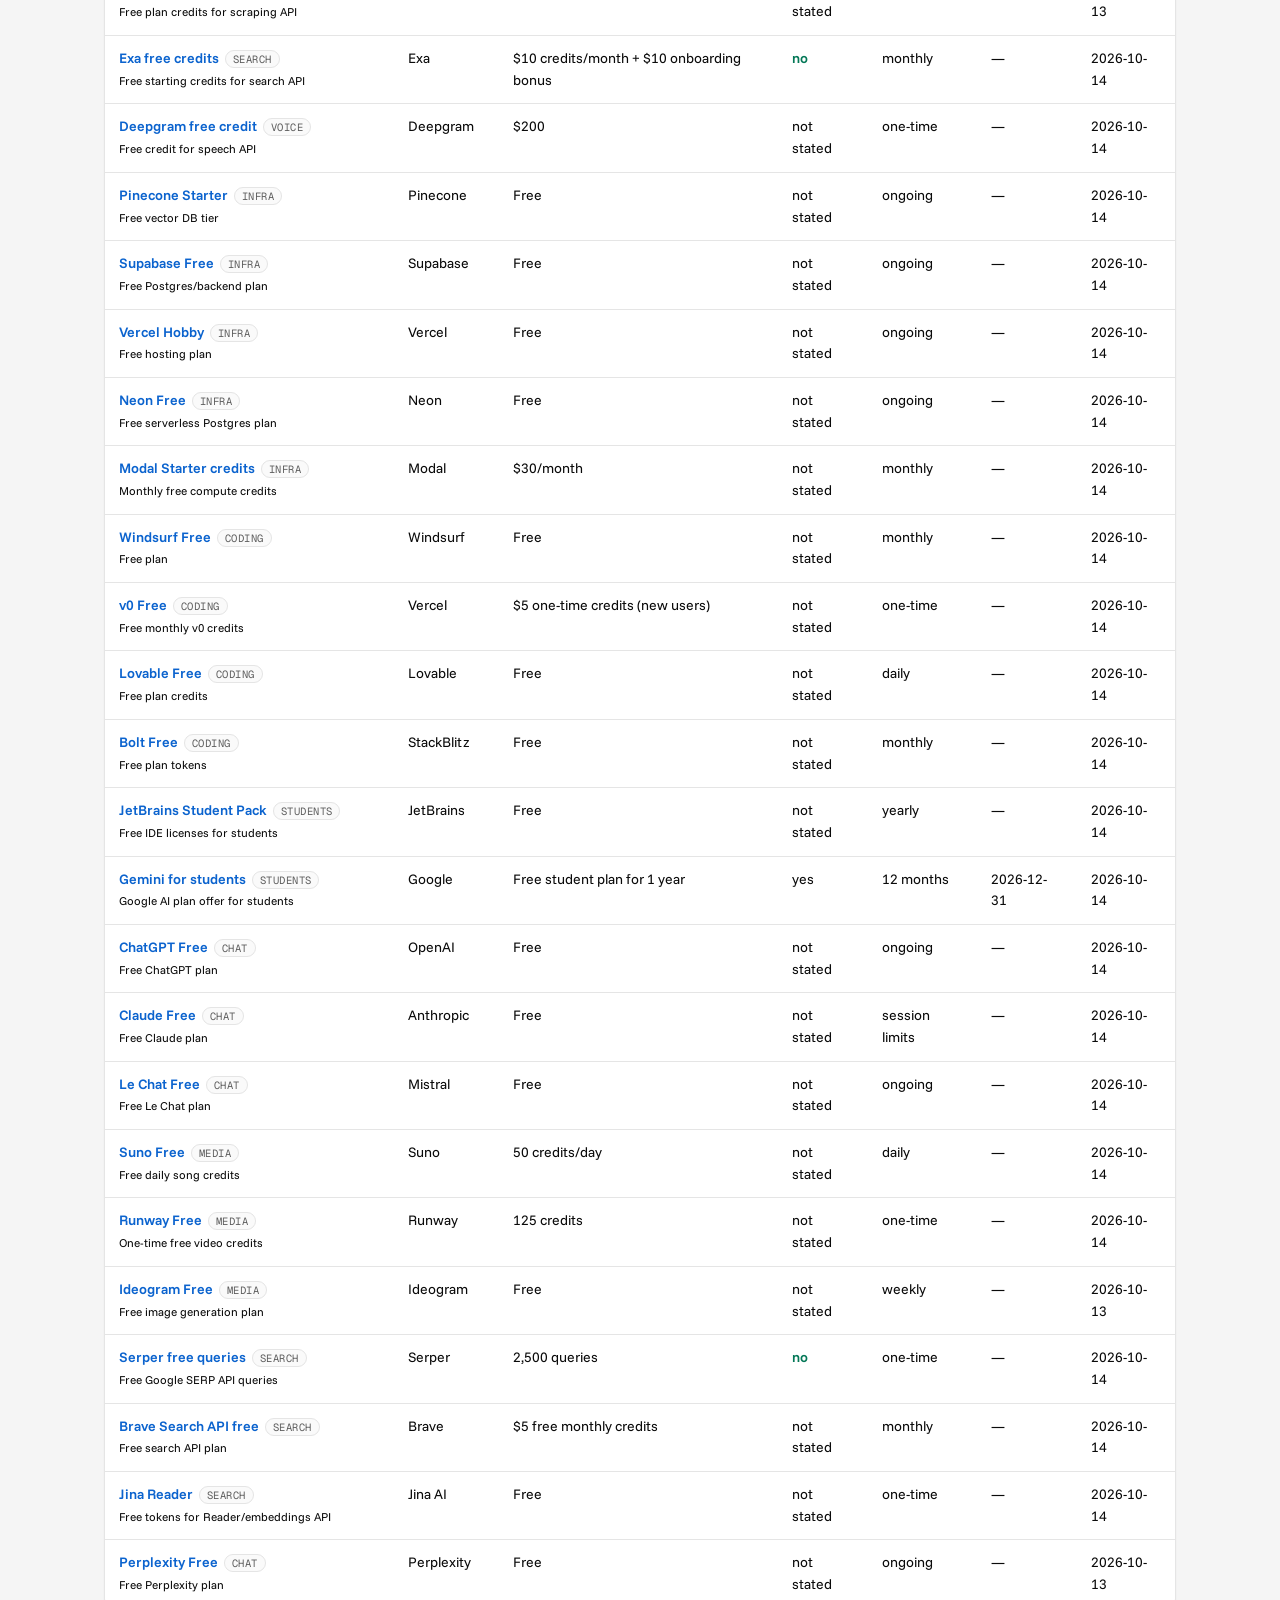
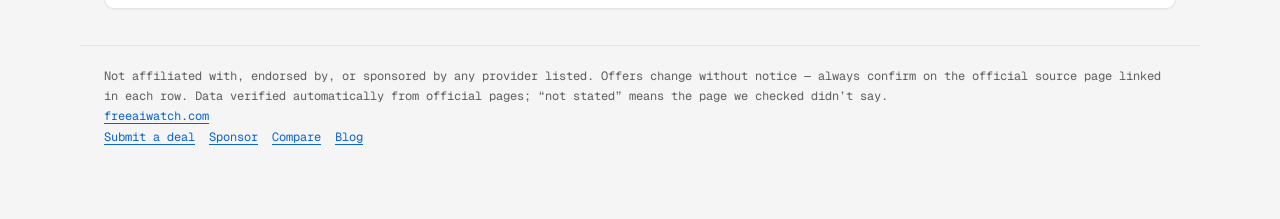
==== commit bf633cd9: "Fix page <title>/OG f-string bug; link audit: update 3 redirected official sources, drop dead @freea" ====
--- a/index.html
+++ b/index.html
@@ -17,5 +17,5 @@
 
 <!--SIGNUP-->
 </main>
-<!--SIGNUP-FOOTER--><footer>Not affiliated with, endorsed by, or sponsored by any provider listed. Offers change without notice — always confirm on the official source page linked in each row. Data verified automatically from official pages; “not stated” means the page we checked didn’t say. <br>Follow <a href="https://x.com/freeaiwatch">@freeaiwatch</a> for daily drops · <a href="https://freeaiwatch.com">freeaiwatch.com</a><br><span class="footer-links"><a href="/submit">Submit a deal</a><a href="/sponsor">Sponsor</a><a href="/compare">Compare</a><a href="/blog">Blog</a></span></footer>
+<!--SIGNUP-FOOTER--><footer>Not affiliated with, endorsed by, or sponsored by any provider listed. Offers change without notice — always confirm on the official source page linked in each row. Data verified automatically from official pages; “not stated” means the page we checked didn’t say. <br><a href="https://freeaiwatch.com">freeaiwatch.com</a><br><span class="footer-links"><a href="/submit">Submit a deal</a><a href="/sponsor">Sponsor</a><a href="/compare">Compare</a><a href="/blog">Blog</a></span></footer>
 <script src="/site/app.js"></script></body></html>
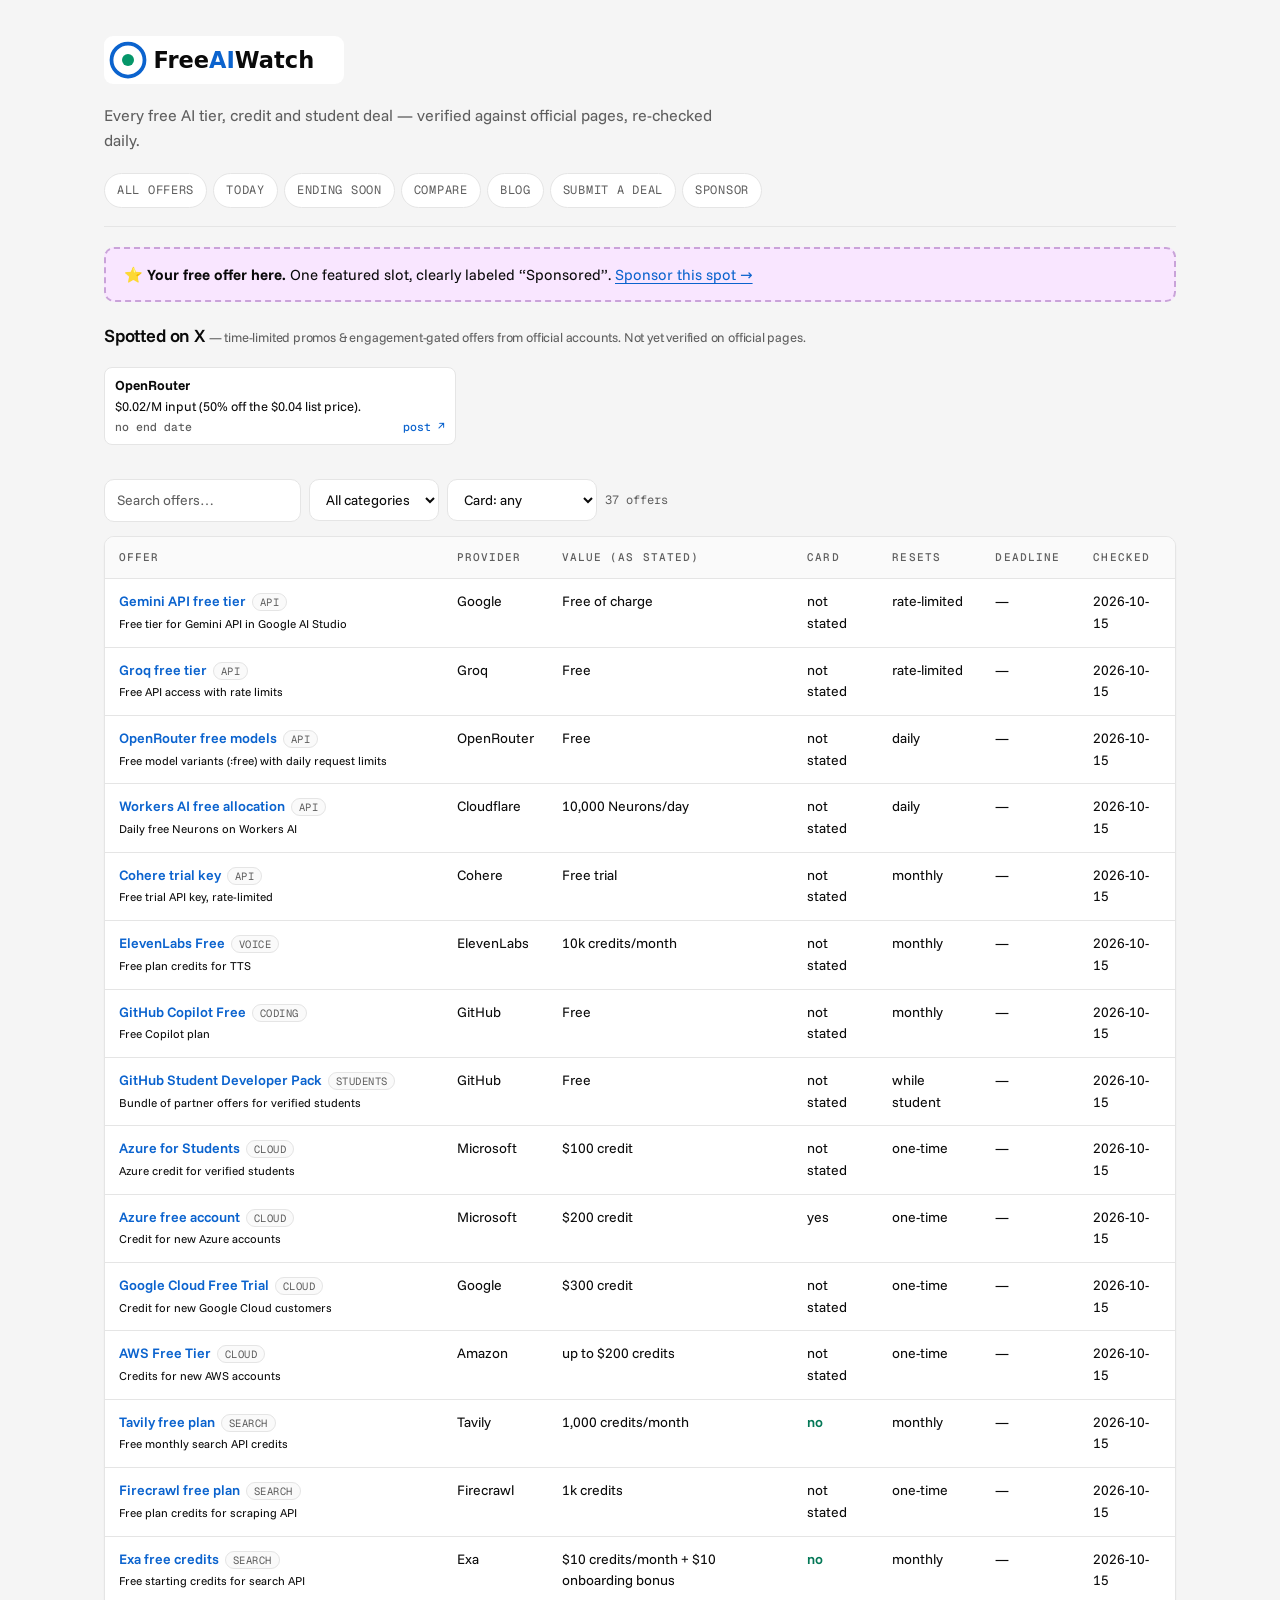
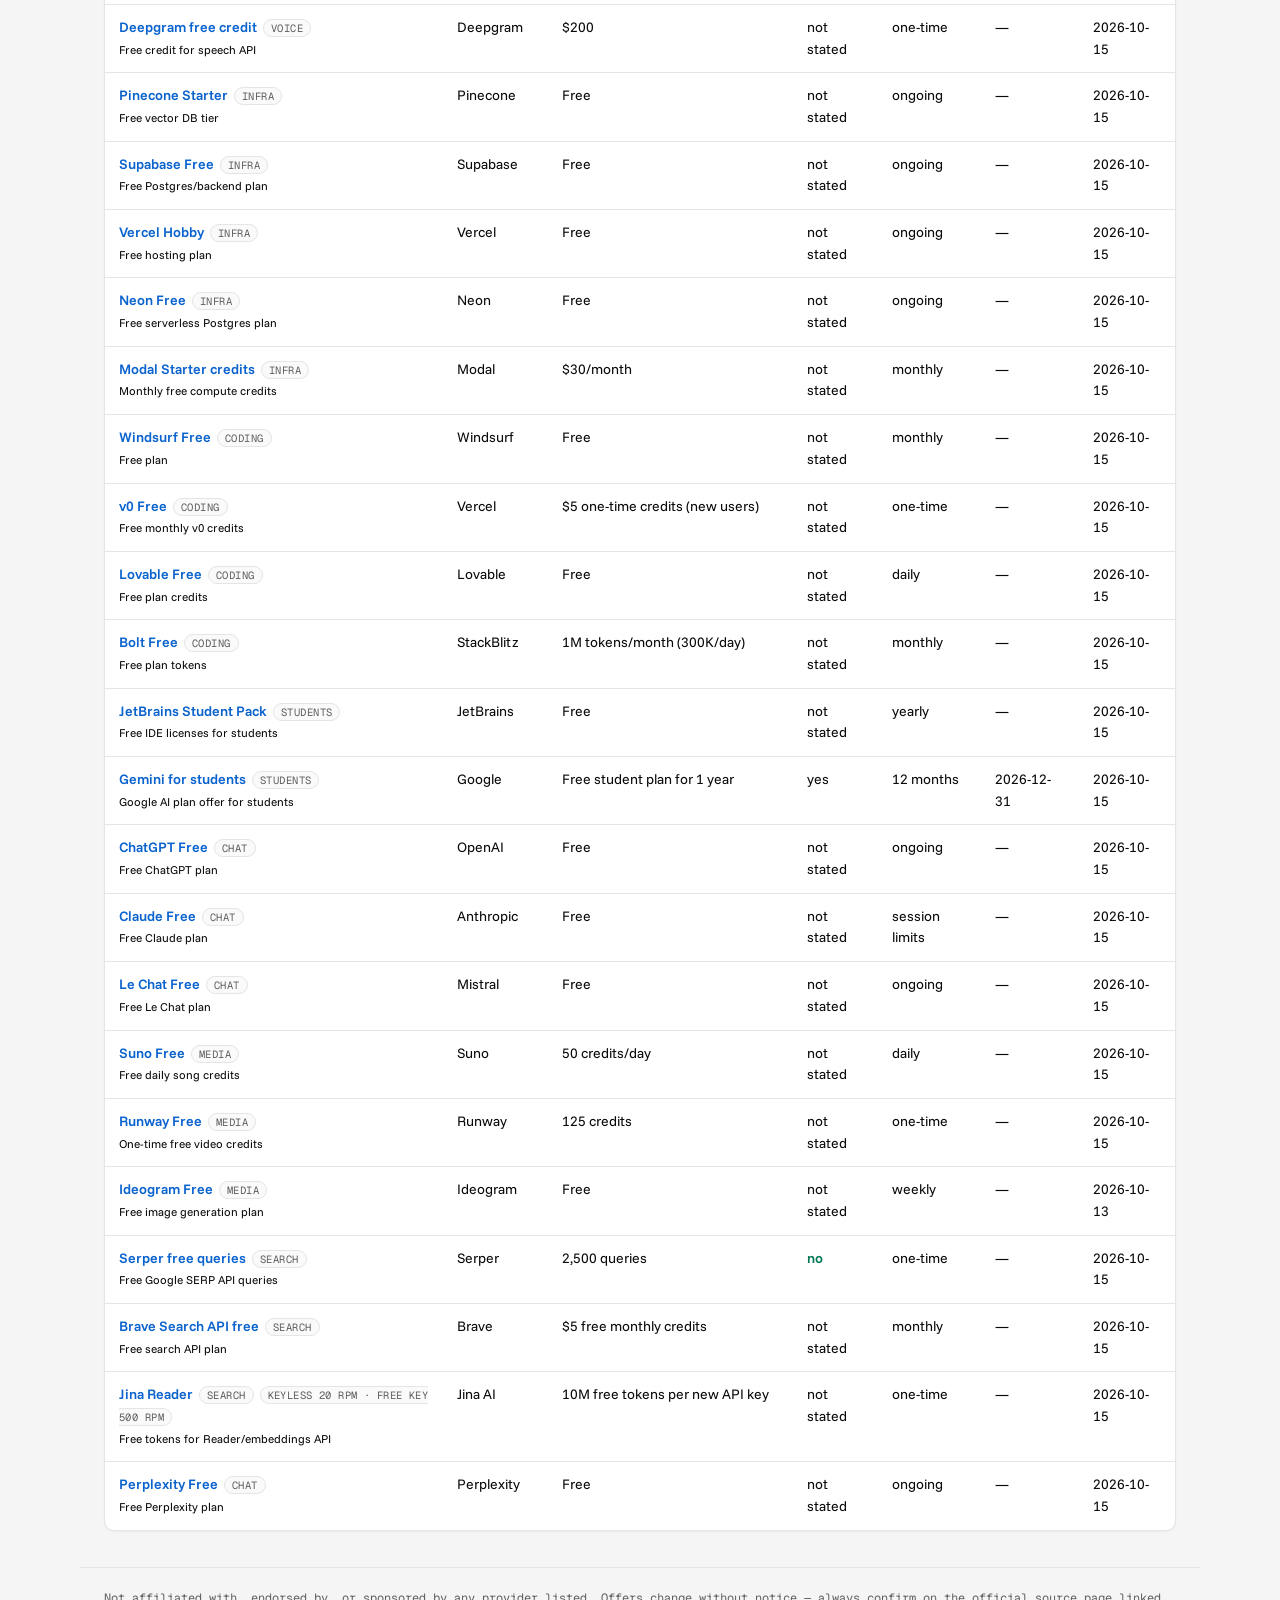
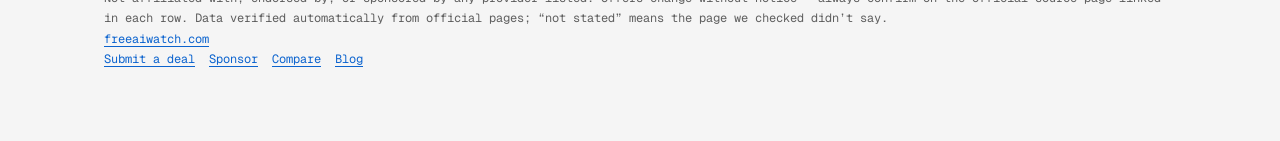
==== commit eb26f84f: "Spotted on X: 2x3 visible scroll-snap carousel (arrows, edge fade, swipe), soonest-ending first; Hai" ====
--- a/index.html
+++ b/index.html
@@ -4,12 +4,12 @@
 <link rel="icon" href="/site/favicon.svg" type="image/svg+xml"><link rel="canonical" href="https://freeaiwatch.com/">
 <meta property="og:type" content="website"><meta property="og:url" content="https://freeaiwatch.com/"><meta property="og:title" content="FreeAIWatch — free AI, checked daily">
 <meta property="og:description" content="Every free AI tier, API credit and student deal, verified against official pages and re-checked daily."><meta property="og:image" content="https://freeaiwatch.com/site/og.png">
-<meta name="twitter:card" content="summary_large_image"><meta name="twitter:site" content="@freeaiwatch"><meta name="twitter:image" content="https://freeaiwatch.com/site/og.png"><link rel="preconnect" href="https://fonts.googleapis.com"><link rel="preconnect" href="https://fonts.gstatic.com" crossorigin><link rel="stylesheet" href="https://fonts.googleapis.com/css2?family=Funnel+Sans:wght@400;500;600;700&family=Geist+Mono:wght@400;500;600&display=swap"><link rel="stylesheet" href="/site/style.css"></head><body>
+<meta name="twitter:card" content="summary_large_image"><meta name="twitter:image" content="https://freeaiwatch.com/site/og.png"><link rel="preconnect" href="https://fonts.googleapis.com"><link rel="preconnect" href="https://fonts.gstatic.com" crossorigin><link rel="stylesheet" href="https://fonts.googleapis.com/css2?family=Funnel+Sans:wght@400;500;600;700&family=Geist+Mono:wght@400;500;600&display=swap"><link rel="stylesheet" href="/site/style.css"></head><body>
 <header><h1><img src="/site/logo.svg" alt="FreeAIWatch" height="48"></h1><p>Every free AI tier, credit and student deal — verified against official pages, re-checked daily.</p>
 <nav><a href="#all" class="on">All offers</a><a href="#today">Today</a><a href="#ending">Ending soon</a><a href="/compare">Compare</a><a href="/blog">Blog</a><a href="/submit">Submit a deal</a><a href="/sponsor">Sponsor</a></nav></header>
 <aside class="sponsor-slot">⭐ <b>Your free offer here.</b> One featured slot, clearly labeled “Sponsored”. <a href="/sponsor">Sponsor this spot →</a></aside>
 <main>
-<section id="all"><div id="xspotted" hidden><h2>Spotted on X <small class="muted">— time-limited promos & engagement-gated offers from official accounts. Not yet verified on official pages.</small></h2><ul id="xlist" class="xlist"></ul></div><div class="filters"><input id="q" placeholder="Search offers…"><select id="cat"><option value="">All categories</option></select>
+<section id="all"><div id="xspotted" hidden><h2>Spotted on X <small class="muted">— time-limited promos & engagement-gated offers from official accounts. Not yet verified on official pages.</small></h2><div class="xscroll"><button class="xnav prev" type="button" aria-label="Scroll left" hidden>‹</button><ul id="xlist" class="xlist" tabindex="0" aria-label="Spotted on X deals"></ul><button class="xnav next" type="button" aria-label="Scroll right" hidden>›</button></div></div><div class="filters"><input id="q" placeholder="Search offers…"><select id="cat"><option value="">All categories</option></select>
 <select id="card"><option value="">Card: any</option><option value="no">No card required</option></select><span id="count"></span></div>
 <table><thead><tr><th>Offer</th><th>Provider</th><th>Value (as stated)</th><th>Card</th><th>Resets</th><th>Deadline</th><th>Checked</th></tr></thead><tbody id="rows"></tbody></table></section>
 <section id="today" hidden><h2>Today’s changes</h2><ul id="feed"></ul></section>
--- a/site/style.css
+++ b/site/style.css
@@ -32,7 +32,7 @@
 .signup small{color:var(--muted);width:100%;font-size:11px}th.sort{cursor:pointer;user-select:none}th.sort:hover{color:var(--text)}
 .badge{font-size:11px;background:var(--badge-bg);color:var(--badge-text);padding:2px 8px;border-radius:6px;margin-left:8px;font-weight:600;letter-spacing:.04em;text-transform:uppercase}
 article{max-width:720px}article h1{font-size:34px;letter-spacing:-.02em;line-height:1.15}article h2{margin-top:30px}.post-list li{margin:0 0 10px;padding:14px 16px;background:var(--surface);border:1px solid var(--border);border-radius:10px;list-style:none}.post-list{padding:0}.muted{color:var(--muted)}
-.xbadge{background:var(--accent-bg);color:var(--link);border:1px solid var(--border)}.xlist{padding:0;display:grid;grid-template-columns:repeat(auto-fill,minmax(320px,1fr));gap:10px}.xcard{list-style:none;margin:0;padding:14px 16px;background:var(--surface);border:1px solid var(--border);border-radius:10px;box-shadow:var(--shadow);line-height:1.6}#xspotted h2{font-size:18px}#xspotted h2 small{font-size:13px;font-weight:400}
+.xbadge{background:var(--accent-bg);color:var(--link);border:1px solid var(--border)}.xscroll{position:relative;margin:8px 0 16px}.xlist{padding:2px 0 6px;margin:0;display:grid;grid-auto-flow:column;grid-template-rows:repeat(2,auto);grid-auto-columns:calc((100% - 16px)/3);gap:8px;overflow-x:auto;scroll-snap-type:x mandatory;overscroll-behavior-x:contain;-webkit-overflow-scrolling:touch;scrollbar-width:thin;scroll-padding:0}.xlist .xcard{scroll-snap-align:start}.xlist:focus-visible{outline:2px solid var(--link);outline-offset:2px}.xscroll::before,.xscroll::after{content:"";position:absolute;top:0;bottom:6px;width:36px;pointer-events:none;opacity:0;transition:opacity .2s;z-index:1}.xscroll::before{left:0;background:linear-gradient(to right,var(--bg),transparent)}.xscroll::after{right:0;background:linear-gradient(to left,var(--bg),transparent)}.xscroll.more-l::before,.xscroll.more-r::after{opacity:1}.xnav{position:absolute;top:50%;transform:translateY(-50%);z-index:2;width:28px;height:28px;border-radius:50%;border:1px solid var(--border);background:var(--surface);color:var(--text);font-size:18px;line-height:1;cursor:pointer;box-shadow:var(--shadow);display:flex;align-items:center;justify-content:center;padding:0}.xnav[hidden]{display:none}.xnav:disabled{opacity:0;pointer-events:none}.xnav.prev{left:-10px}.xnav.next{right:-10px}.xnav:hover{border-color:var(--link);color:var(--link)}@media(max-width:700px){.xlist{grid-template-rows:auto;grid-auto-columns:80%}.xnav{display:none!important}}.xcard{list-style:none;margin:0;padding:8px 10px;background:var(--surface);border:1px solid var(--border);border-radius:8px;line-height:1.35;font-size:13px;display:flex;flex-direction:column;gap:4px}.xtop{display:flex;align-items:center;gap:6px;justify-content:space-between}.xbrand{font-size:13.5px;white-space:nowrap;overflow:hidden;text-overflow:ellipsis}.xtag{font:500 10px/1.4 "Geist Mono",monospace;padding:1px 5px;border:1px solid var(--border);border-radius:4px;color:var(--muted);white-space:nowrap}.xdeal{margin:0;color:var(--text);flex:1}.xfoot{display:flex;justify-content:space-between;align-items:center;font:500 11.5px/1.4 "Geist Mono",monospace}.xleft{color:var(--muted)}.xleft.urgent{color:var(--link);font-weight:600}.xfoot a{color:var(--link);text-decoration:none}.xfoot a:hover{text-decoration:underline}#xspotted h2{font-size:18px}#xspotted h2 small{font-size:13px;font-weight:400}
 .xcard .badge{margin-left:0;margin-right:6px}.xcard .tag{margin-left:0;white-space:nowrap}
 .narrow{max-width:820px}.eyebrow{font-family:"Geist Mono",ui-monospace,monospace;font-size:11px;letter-spacing:.12em;text-transform:uppercase;color:var(--muted);margin:28px 0 6px}
 .page-title{font-size:32px;letter-spacing:-.02em;margin:0 0 10px}.lead{font-size:16px;max-width:680px}.small{font-size:12px}h3{margin:32px 0 12px;font-size:18px}h4{margin:2px 0 10px;font-size:16px}
@@ -45,3 +45,4 @@
 .tiers{display:grid;grid-template-columns:repeat(auto-fit,minmax(230px,1fr));gap:12px}.tier{background:var(--surface);border:1px solid var(--border);border-radius:12px;padding:16px;box-shadow:var(--shadow)}.tier .eyebrow{margin:0 0 4px}
 .tier ul{padding-left:18px;font-size:14px;color:var(--muted)}.tier li{margin:4px 0}.preview{font-size:13px;background:var(--surface-2);border:1px solid var(--border);border-radius:8px;padding:10px 12px}.preview .badge{margin-left:0}
 .banner-prev{background:var(--sponsor-bg);border:1px dashed var(--sponsor-border)}.price{font-family:"Geist Mono",ui-monospace,monospace;font-size:13px;margin:8px 0 0}.footer-links a{margin-right:14px}
+.stat-value.small{font-size:14px;font-weight:500;line-height:1.35}.founding .price b{font-size:22px}
